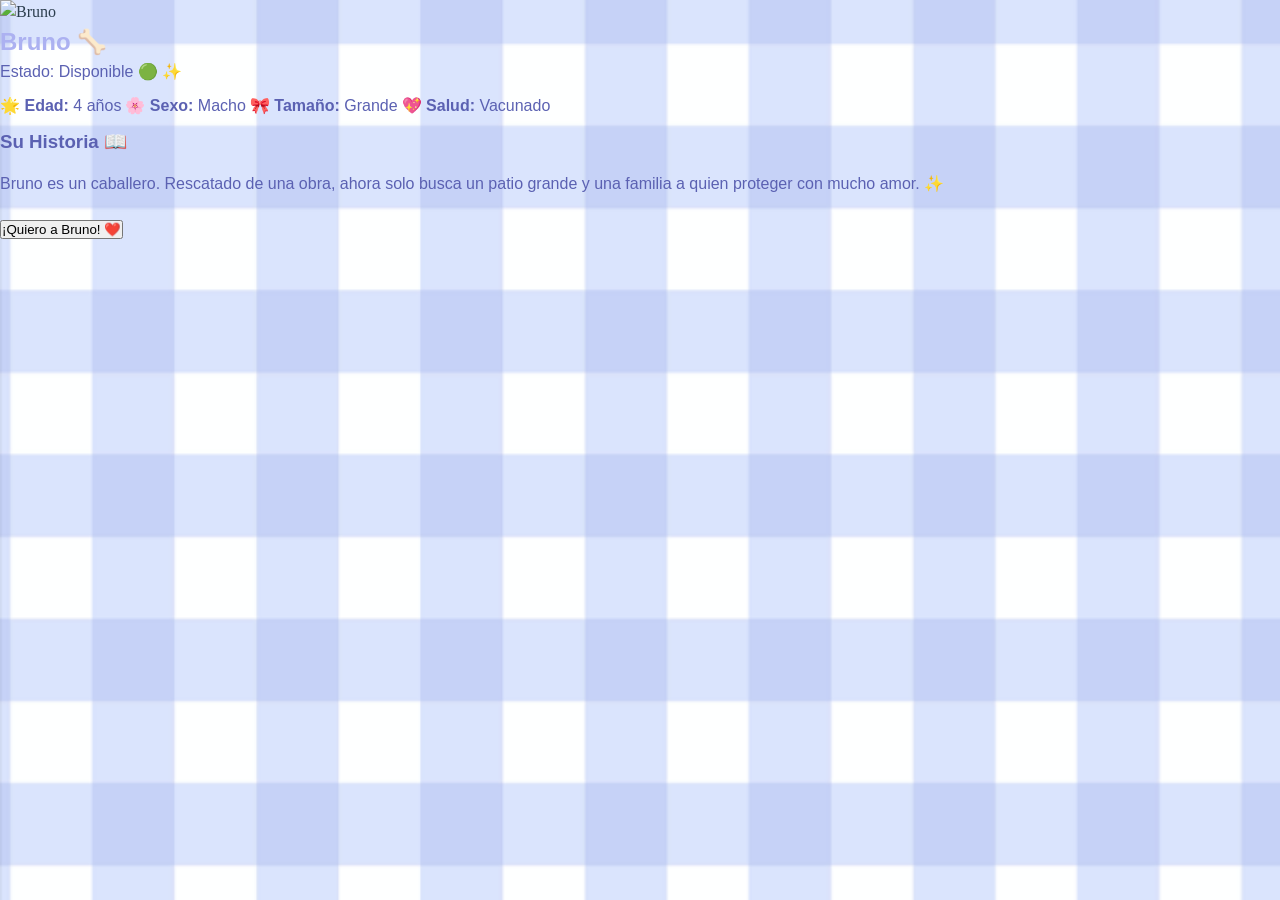
==== perfiles/bruno.html @ 271f9fea "feat: nueva funcionalidad catalogo" ====
<!DOCTYPE html>
<html lang="es">
<head>
    <meta charset="UTF-8">
    <title>Bruno 🐾 Patitas Felices</title>
    <link rel="stylesheet" href="../style.css">
    <link rel="stylesheet" href="../perfil.css">
</head>
<body class="perfil-body">
    <main class="perfil-aesthetic-container">
        <section class="aesthetic-card">
            <div class="aesthetic-gallery">
                <img src="https://images.unsplash.com/photo-1552053831-71594a27632d?w=800" alt="Bruno" class="photo-main">
            </div>
            <div class="aesthetic-info">
                <h1>Bruno 🦴</h1>
                <span class="status-tag aesthetic-available">Estado: Disponible 🟢 ✨</span>
                <div class="aesthetic-characteristics-grid">
                    <span>🌟 <strong>Edad:</strong> 4 años</span>
                    <span>🌸 <strong>Sexo:</strong> Macho</span>
                    <span>🎀 <strong>Tamaño:</strong> Grande</span>
                    <span>💖 <strong>Salud:</strong> Vacunado</span>
                </div>
                <h3>Su Historia 📖</h3>
                <p>Bruno es un caballero. Rescatado de una obra, ahora solo busca un patio grande y una familia a quien proteger con mucho amor. ✨</p>
                <button class="aesthetic-btn-adopcion">¡Quiero a Bruno! ❤️</button>
            </div>
        </section>
    </main>
</body>
</html>
---- style.css ----
* {
    margin: 0;
    padding: 0;
    box-sizing: border-box;
}

@font-face {
    font-family: 'MiFuentePersonalizada';
    src: url('fonts/LuckiestGuy.ttf') format('truetype');
    font-weight: normal;
    font-style: normal;
}
@font-face {
    font-family: 'parrafos';
    src: url('fonts/Cafe\ Francoise_D.otf') format('opentype');
    font-weight: normal;
    font-style: normal;
        
}

:root {
    
    --arena: #F5F0EB;
    --cardo: #E8DCD9;
    --cielo: #7B82B8;
    --mar: #5A9BDF;
    --lago: #8BB5E8;
    
    --blanco: #FFFFFF;
    --texto-profundo: #2C3E4E;
    --texto-suave: #5D6E7E;
    --fondo-calido: #FDF9F7;
    --sombra-natural: 0 12px 35px rgba(0, 0, 0, 0.08);
    --sombra-suave: 0 6px 20px rgba(0, 0, 0, 0.06);
    --borde-redondo: 24px;
    --borde-muy-redondo: 40px;
}

body {
    
    background-color: var(--fondo-calido);
    color: var(--texto-profundo);
    line-height: 1.5;
}

header {
    background: rgba(255, 255, 255, 0.96);
    backdrop-filter: blur(12px);
    padding: 1.2rem 6%;
    display: flex;
    justify-content: space-between;
    align-items: center;
    box-shadow: var(--sombra-suave);
    border-bottom: 1px solid rgba(0, 0, 0, 0.04);
}

#contenedor-logo img {
    height: 5em;
    width: 100%;
    transition: transform 0.3s;
    padding: 0;
}


#contenedor-logo img:hover {
    transform: scale(1.05);
}

nav ul {
    display: flex;
    gap: 2.5rem;
    list-style: none;
}

nav ul li a {
    text-decoration: none;
    color: var(--texto-profundo);
    font-weight: 500;
    transition: color 0.3s;
    padding: 0.5rem 0;
    position: relative;
}

nav ul li a::after {
    content: '';
    position: absolute;
    bottom: 0;
    left: 0;
    width: 0;
    height: 2.5px;
    background: var(--mar);
    border-radius: 2px;
    transition: width 0.3s;
}

nav ul li a:hover::after {
    width: 100%;
}

nav ul li a:hover {
    color: var(--mar);
}

#boton-contato a {
    background: var(--mar);
    color: var(--blanco);
    padding: 0.7rem 2rem;
    border-radius: var(--borde-muy-redondo);
    box-shadow: 0 4px 12px rgba(90, 155, 223, 0.25);
}

#boton-contato a::after {
    display: none;
}

#boton-contato a:hover {
    background: var(--cielo);
    transform: translateY(-2px);
}


#home {
    min-height: 25em;
    background: linear-gradient(125deg, var(--arena) 0%, var(--cardo) 100%);
    display: flex;
    align-items: center;
    padding: 0 8%;
    position: relative;
    overflow: hidden;
    justify-content: center;
}

#home::before {
    content: '🐾';
    position: absolute;
    font-size: 350px;
    opacity: 0.08;
    right: -30px;
    pointer-events: none;
}
#home::after{
    content: '🐾';
    position: absolute;
    font-size: 350px;
    left: 30px;
    opacity: 0.08;
}


#home div {
    max-width: 650px;
    position: relative;
    z-index: 2;
    
}

#home h1 {
    font-size: 4.2rem;
    line-height: 1.15;
    margin-bottom: 1.5rem;
    color: var(--texto-profundo);
    font-family: 'MiFuentePersonalizada';
}

#home p {
    font-size: 1.2rem;
    color: var(--texto-suave);
    margin-bottom: 2.5rem;
    line-height: 1.7;
    font-family: 'parrafos';
    
}

#home button {
    background: var(--mar);
    color: var(--blanco);
    border: none;
    padding: 1rem 3rem;
    font-size: 1.1rem;
    font-weight: 600;
    border-radius: var(--borde-muy-redondo);
    cursor: pointer;
    transition: all 0.3s;
    box-shadow: 0 6px 20px rgba(90, 155, 223, 0.3);
}

#home button:hover {
    background: var(--cielo);
    transform: translateY(-3px);
}


#estadisticas {
    display: flex;
    justify-content: center;
    gap: 4rem;
    padding: 4rem 6%;
    background: var(--blanco);
}

.contenido-estadisticas {
    text-align: center;
    padding: 2rem 3rem;
    min-width: 220px;
    transition: all 0.3s;
    border-radius: var(--borde-redondo);
    background: var(--fondo-calido);
    border: 1px solid rgba(90, 155, 223, 0.1);
}

.contenido-estadisticas:hover {
    transform: translateY(-6px);
    box-shadow: var(--sombra-natural);
    border-color: var(--mar);
}

.contenido-estadisticas h3 {
    font-size: 3rem;
    color: var(--mar);
    margin-bottom: 0.5rem;
    font-weight: 700;
    font-family: 'MiFuentePersonalizada';
}

.contenido-estadisticas p {
    color: var(--texto-suave);
    font-weight: 500;
    font-family: 'parrafos';
}


#carrusel-netflix {
    overflow: hidden;
    padding: 3.5rem 0;
    background: linear-gradient(135deg, var(--arena) 0%, var(--cardo) 100%);
    white-space: nowrap;
}

.carrusel-track {
    display: flex;
    gap: 1.8rem;
    animation: scrollInfinito 40s linear infinite;
}

.carrusel-track:hover {
    animation-play-state: running;
}

.carrusel-item {
    flex-shrink: 0;
    width: 340px;
    border-radius: var(--borde-redondo);
    overflow: hidden;
}

.carrusel-item img {
    width: 100%;
    height: 240px;
    object-fit: cover; /* Recortar la imagen */
    box-shadow: var(--sombra-suave);
    transition: all 0.3s;
}

.carrusel-item:hover {
    transform: scale(1.02);
}

@keyframes scrollInfinito {
    0% { transform: translateX(0); }
    100% { transform: translateX(-50%); }
}


#about {
    padding: 6rem 8%;
    background-image: url('imagenes/fondopatitas.png');
    background-size: 100%;
    background-repeat: repeat;
    position: relative;
    overflow: hidden;
}
    

#about::before {
    content: '❤️';
    position: absolute;
    font-size: 180px;
    opacity: 0.04;
    right: 20px;
    bottom: 20px;
}

#about::after {
    content: '🐾';
    position: absolute;
    font-size: 150px;
    opacity: 0.04;
    left: 20px;
    top: 20px;
}

#about article {
    max-width: 900px;
    margin: 0 auto;
    text-align: center;
    position: relative;
    z-index: 2;
}

#about h2 {
    font-size: 3.2rem;
    margin-bottom: 2rem;
    background: linear-gradient(135deg, var(--mar) 0%, var(--cielo) 100%);
    background-clip: text;
    -webkit-background-clip: text;
    font-family: 'MiFuentePersonalizada';
}

#about p {
    font-size: 1.35rem;
    color: var(--texto-suave);
    line-height: 1.9;
    margin-bottom: 2.5rem;
    font-style: italic;
    background: var(--blanco);
    padding: 2.5rem 3rem;
    border-radius: var(--borde-redondo);
    box-shadow: var(--sombra-natural);
    border-left: 5px solid var(--mar);
    font-family: 'parrafos';
}

#about p::before {
    content: '"';
    font-size: 4rem;
    color: var(--mar);
    opacity: 0.3;
    position: absolute;
    left: 20px;
    top: 10px;
    font-family: serif;
}

#about p::after {
    content: '"';
    font-size: 4rem;
    color: var(--mar);
    opacity: 0.3;
    position: absolute;
    right: 20px;
    bottom: -10px;
    font-family: serif;
}

#about button {
    background: linear-gradient(135deg, var(--mar), var(--cielo));
    color: var(--blanco);
    border: none;
    padding: 1rem 2.8rem;
    font-size: 1.1rem;
    font-weight: 600;
    border-radius: var(--borde-muy-redondo);
    cursor: pointer;
    transition: all 0.3s;
    margin-top: 1rem;
    box-shadow: 0 6px 20px rgba(90, 155, 223, 0.3);
}

#about button:hover {
    transform: translateY(-3px);
}


#Mision {
    padding: 5rem 8%;
    background: linear-gradient(135deg, var(--arena) 0%, var(--cardo) 100%);
    text-align: center;
    position: relative;
    overflow: hidden;
}

#Mision::before {
    content: '🐾';
    position: absolute;
    font-size: 200px;
    opacity: 0.05;
    left: -30px;
    top: 20%;
}

#Mision::after {
    content: '❤️';
    position: absolute;
    font-size: 180px;
    opacity: 0.05;
    right: -20px;
    bottom: 10%;
}

#Mision h2 {
    font-size: 3rem;
    margin-bottom: 3rem;
    color: var(--texto-profundo);
    position: relative;
    display: inline-block;
    font-family: 'MiFuentePersonalizada';
}

#Mision h2::before {
    content: '';
    position: absolute;
    bottom: -10px;
    left: 50%;
    transform: translateX(-50%);
    width: 80px;
    height: 3px;
    border-radius: 3px;
}

.mision-container {
    display: grid;
    grid-template-columns: repeat(4, 1fr);
    gap: 2rem;
    margin-bottom: 3rem;
}

#Mision article {
    background: var(--blanco);
    padding: 2rem 1.5rem;
    border-radius: var(--borde-redondo);
    transition: all 0.4s;
    box-shadow: var(--sombra-suave);
    text-align: center;
    position: relative;
    overflow: hidden;
    cursor: pointer;
}

#Mision article::before {
    content: '';
    position: absolute;
    top: 0;
    left: 0;
    width: 100%;
    height: 4px;
    background: linear-gradient(90deg, var(--mar), var(--cielo));
    transform: scaleX(0);
    transition: transform 0.4s;
}

#Mision article:hover::before {
    transform: scaleX(1);
}

#Mision article:hover {
    transform: translateY(-12px);
    box-shadow: var(--sombra-natural);
}

.mision-icono {
    font-size: 3.5rem;
    margin-bottom: 1.2rem;
    transition: transform 0.3s;
}

#Mision article:hover .mision-icono {
    transform: scale(1.1);
}

#Mision article h3 {
    font-size: 1.4rem;
    color: var(--mar);
    margin-bottom: 1rem;
    font-weight: 700;
    font-family: 'MiFuentePersonalizada';
}

#Mision article p {
    font-size: 0.95rem;
    color: var(--texto-suave);
    line-height: 1.6;
    font-family: 'parrafos';
}


#Vision {
    padding: 5rem 8%;
    background: linear-gradient(135deg, var(--lago) 0%, var(--mar) 100%);
    text-align: center;
    position: relative;
}

#Vision::before {
    content: '✨';
    position: absolute;
    font-size: 200px;
    opacity: 0.08;
    right: 20px;
    bottom: 20px;
}

#Vision h2 {
    font-size: 3rem;
    margin-bottom: 1rem;
    color: var(--blanco);
    font-family: 'MiFuentePersonalizada';
}

#Vision p {
    font-size: 1.3rem;
    color: rgba(255, 255, 255, 0.95);
    margin-bottom: 3rem;
    font-style: italic;
    font-family: 'parrafos';
}

.vision-container {
    display: grid;
    grid-template-columns: repeat(4, 1fr);
    gap: 2rem;
    margin-bottom: 2rem;
}

#Vision article {
    background: rgba(255, 255, 255, 0.95);
    padding: 2rem 1.5rem;
    border-radius: var(--borde-redondo);
    transition: all 0.4s;
    text-align: center;
}

#Vision article:hover {
    transform: translateY(-10px);
    box-shadow: var(--sombra-natural);
}

.vision-icono {
    font-size: 3rem;
    margin-bottom: 1rem;
}

#Vision article h3 {
    font-size: 1.3rem;
    color: var(--mar);
    margin-bottom: 0.8rem;
    font-weight: 700;
}

#Vision article p {
    font-size: 0.95rem;
    color: var(--texto-suave);
}


#Eventos {
    padding: 5rem 8%;
    background: var(--blanco);
    text-align: center;
}

#Eventos h2 {
    font-size: 3rem;
    margin-bottom: 0.5rem;
    font-family: 'MiFuentePersonalizada';
}

#Eventos p {
    font-size: 1.2rem;
    color: var(--texto-suave);
    margin-bottom: 3rem;
    font-family: 'parrafos';
}

#Eventos article {
    display: inline-block;
    width: 360px;
    margin: 1rem;
    background: var(--fondo-calido);
    border-radius: var(--borde-redondo);
    overflow: hidden;
    text-align: left;
    transition: all 0.3s;
    box-shadow: var(--sombra-suave);
    vertical-align: top;
}

#Eventos article:hover {
    transform: translateY(-8px);
    box-shadow: var(--sombra-natural);
}

#Eventos article h3 {
    padding: 1.2rem 1.5rem 0.5rem;
    color: var(--mar);
    font-family: 'MiFuentePersonalizada';
}

#Eventos article img {
    width: 100%;
    height: 200px;
    object-fit: cover;
}

#Eventos article p {
    padding: 1rem 1.5rem;
    color: var(--texto-suave);
    font-family: 'parrafos';
}

#Eventos article button {
    margin: 0 1.5rem 1.5rem;
    padding: 0.7rem 1.8rem;
    background: var(--mar);
    color: var(--blanco);
    border: none;
    border-radius: var(--borde-muy-redondo);
    cursor: pointer;
    transition: all 0.3s;
}

#Eventos article button:hover {
    background: var(--cielo);
}


#catalogo {
    display: flex;
    flex-direction: column;
}

#catalogo article {
    min-height: 100vh;
    display: flex;
    align-items: center;
    justify-content: space-between;
    padding: 0 8%;
    gap: 5rem;
    transition: all 0.3s;
}

#portada {
    background: linear-gradient(135deg, var(--arena) 0%, var(--cardo) 100%);
}

#catalogo article:not(#portada):nth-child(even) {
    background: var(--blanco);
}

#catalogo article:not(#portada):nth-child(odd) {
    background: var(--fondo-calido);
}

#catalogo article  div:first-child {
    flex: 1;
    max-width: 550px;
    
}

#catalogo article h2 {
    font-size: 4.2rem;
    color: var(--mar);
    margin-bottom: 1.5rem;
    font-family: 'MiFuentePersonalizada';
}

#catalogo article p {
    font-size: 1.2rem;
    color: var(--texto-suave);
    line-height: 1.9;
    margin-bottom: 2rem;
    font-family: 'parrafos';
}

.btn-adoptar {
    background: var(--mar);
    color: var(--blanco);
    border: none;
    padding: 1rem 2.5rem;
    font-size: 1rem;
    font-weight: 600;
    border-radius: var(--borde-muy-redondo);
    cursor: pointer;
    transition: all 0.3s;
}

.btn-adoptar:hover {
    background: var(--cielo);
    transform: translateY(-3px);
}



#catalogo article img {
    width: 100%;
    max-width: 480px;
    height: 480px;
    object-fit: cover;
    border-radius: var(--borde-redondo);
    box-shadow: var(--sombra-natural);
    transition: transform 0.3s;
}

#catalogo article img:hover {
    transform: scale(1.02);
}


#testimonios {
    display: grid;
    grid-template-columns: repeat(3, 1fr);
    gap: 2rem;
    padding: 5rem 8%;
    background: var(--arena);
}

#testimonios article {
    background: var(--blanco);
    padding: 2rem;
    border-radius: var(--borde-redondo);
    text-align: center;
    transition: all 0.3s;
    box-shadow: var(--sombra-suave);
}

#testimonios article:hover {
    transform: translateY(-6px);
    box-shadow: var(--sombra-natural);
}

#testimonios img {
    width: 85px;
    height: 85px;
    border-radius: 50%;
    background: var(--mar);
    margin-bottom: 1rem;
}

#testimonios h4 {
    color: var(--mar);
    margin-bottom: 1rem;
    font-family: 'MiFuentePersonalizada';
}

#testimonios p {
    color: var(--texto-suave);
    line-height: 1.7;
    font-family: 'parrafos';
}

#contact {
    padding: 5rem 8%;
    background: linear-gradient(135deg, var(--cielo), var(--mar));
    color: var(--blanco);
}
#contact p {
    font-family: 'parrafos';
}

#contact article {
    max-width: 600px;
    margin: 0 auto;
    text-align: center;
}

#contact h2 {
    font-size: 2.8rem;
    margin-bottom: 1rem;
    font-family: 'MiFuentePersonalizada';
}

#contact input:not([type="checkbox"]):not([type="button"]) {
    width: 100%;
    padding: 1rem 1.2rem;
    margin-bottom: 1rem;
    border: none;
    border-radius: 14px;
    font-size: 1rem;
    font-family: inherit;
}

#contact input:focus {
    outline: none;
    box-shadow: 0 0 0 3px var(--arena);
}

#contact input[type="checkbox"] {
    margin-right: 0.5rem;
    transform: scale(1.1);
    accent-color: var(--arena);
}

#contact label span {
    color: var(--arena);
    text-decoration: underline;
    cursor: pointer;
}

#contact input[type="button"] {
    background: var(--arena);
    color: var(--texto-profundo);
    border: none;
    padding: 1rem 2.5rem;
    border-radius: var(--borde-muy-redondo);
    cursor: pointer;
    font-weight: 700;
    margin-top: 1.5rem;
    transition: all 0.3s;
}

#contact input[type="button"]:hover {
    background: var(--cardo);
    transform: translateY(-2px);
}


@keyframes fadeInUp {
    from {
        opacity: 0;
        transform: translateY(30px);
    }
    to {
        opacity: 1;
        transform: translateY(0);
    }
}

.contenido-estadisticas, #Mision article, #Vision article, #Eventos article, #testimonios article {
    animation: fadeInUp 0.6s ease-out backwards;
}

.contenido-estadisticas:nth-child(1) { animation-delay: 0.1s; }
.contenido-estadisticas:nth-child(2) { animation-delay: 0.2s; }
.contenido-estadisticas:nth-child(3) { animation-delay: 0.3s; }

html {
    scroll-behavior: smooth;
}

@media (max-width: 1200px) {
    .mision-container, .vision-container {
        grid-template-columns: repeat(2, 1fr);
        gap: 1.8rem;
    }
}

@media (max-width: 768px) {
    header {
        flex-direction: column;
        gap: 1rem;
    }
    
    nav ul {
        flex-wrap: wrap;
        justify-content: center;
        gap: 1rem;
    }
    
    #home {
        text-align: center;
        justify-content: center;
        padding: 0 5%;
    }
    
    #home h1 {
        font-size: 2.5rem;
    }
    
    #home p {
        font-size: 1rem;
    }
    
    #estadisticas {
        flex-direction: column;
        align-items: center;
        gap: 1.5rem;
    }
    
    .contenido-estadisticas {
        width: 80%;
    }
    
    #Mision, #Vision {
        padding: 3rem 5%;
    }
    
    #Mision h2, #Vision h2 {
        font-size: 2.2rem;
    }
    
    .mision-container, .vision-container {
        grid-template-columns: 1fr;
        gap: 1.5rem;
    }
    
    #Eventos article {
        width: calc(100% - 2rem);
        max-width: 380px;
    }
    
    #catalogo article {
        flex-direction: column;
        text-align: center;
        padding: 3rem 5%;
        gap: 2rem;
    }
    
    #catalogo article  div:first-child {
        max-width: 100%;
    }
    
    #catalogo article h2 {
        font-size: 2.5rem;
    }
    
    #catalogo article img {
        max-width: 300px;
        height: 300px;
    }
    
    #testimonios {
        grid-template-columns: 1fr;
    }
    
    #contact {
        padding: 3rem 5%;
    }
    
    #contact article {
        padding: 0 1rem;
    }
}
---- perfil.css ----
/* Usamos Flexbox que es más fácil de entender que el Grid */

.perfil-body {
    background-image: url('../imagenes/fondocuadriculado.png');
    background-repeat: repeat;
    background-size: 150%;
    margin: 0;
    padding: 0;
}

h3{
    color: #5B61B2;
    font-family: "Mifuentepersonalizada", sans-serif;
    margin-top: 0;
    margin-bottom: 15px;
}
h1{
    color: #acb1f1;
    font-family: "Mifuentepersonalizada", sans-serif;
    margin-top: 0;
}
p{
    color: #5B61B2;
    font-family: "Parrafos", sans-serif;
    line-height: 1.6;
    margin-bottom: 20px;
}
span{
    color: #5B61B2;
    font-family: "Parrafos", sans-serif;
    display: inline-block;
    margin-bottom: 10px;
}
.boton-adopcion{
    font-family: "Parrafos", sans-serif;
}

.tarjeta-perfil {
    background-color: rgb(255, 255, 255);
    border: 8px solid #DEC1DB; 
    border-radius: 40px;
    

    margin: 80px auto;
    padding: 60px;
    max-width: 950px;
    
   
    display: flex;
    flex-direction: row; 
    gap: 50px; 
    align-items: center; 
}

/* La imagen de la mascota */
.foto-principal {
    width: 400px;
    height: 500px;
    border-radius: 30px;
    object-fit: cover;
    flex-shrink: 0;
}

/* La parte donde va el nombre y la info */
.informacion-perfil {
    width: 100%;
    display: flex;
    flex-direction: column;
}

.informacion-perfil h1 {
    color: #82ade4; /* El azul tierno */
    font-size: 55px;
    margin-bottom: 30px; /* Espacio debajo del nombre */
}

/* Para separar los párrafos de historia y comportamiento */
.bloque-texto {
    margin-bottom: 40px; /* ¡Esto quita lo amontonado! */
}

.bloque-texto h3 {
    color: #5B61B2;
    margin-bottom: 10px;
}

.bloque-texto p {
    line-height: 1.8; /* Espacio entre líneas para que sea legible */
    margin: 0;
}


.boton-adopcion {
    background-color: #6DA0E1;
    color: white;
    border: none;
    border-radius: 20px;
    padding: 18px;
    width: 100%;
    font-size: 20px;
    cursor: pointer;
    transition: 0.3s;
}

@media (max-width: 850px) {
    .tarjeta-perfil {
        flex-direction: column; /* En el cel, la foto va arriba y el texto abajo */
        margin: 30px 20px;
        padding: 30px;
        gap: 30px; /* Menos espacio entre la foto y el texto en el cel */
    }

    .foto-principal {
        width: 100%; /* La foto ocupa todo el ancho en el cel */
        height: 350px;
    }

    .informacion-perfil h1 {
        font-size: 40px; /* El nombre más pequeño en el cel */
        text-align: center;
    }
}
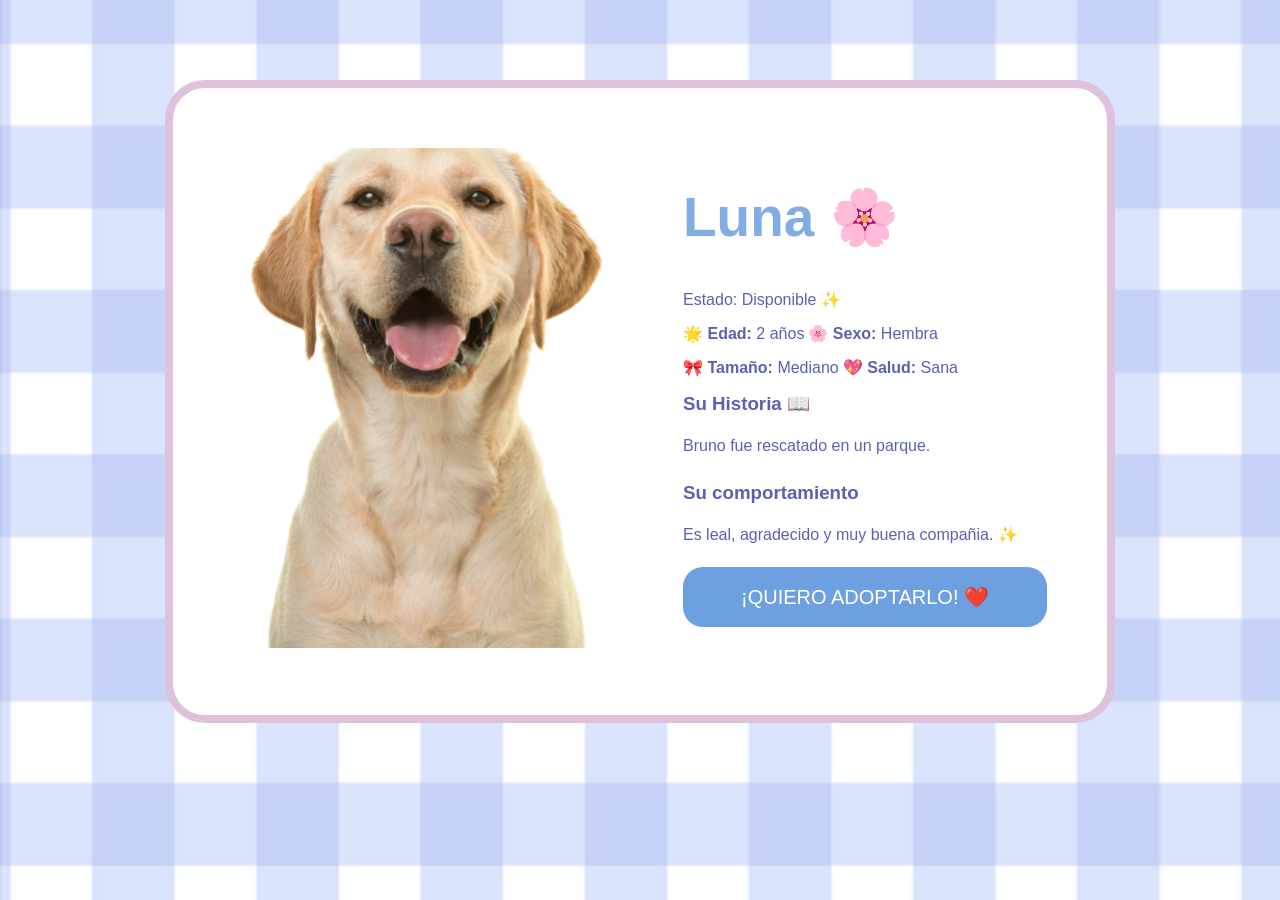
==== commit ff27aef0: "refactor: Update perfiles" ====
--- a/perfiles/bruno.html
+++ b/perfiles/bruno.html
@@ -2,28 +2,32 @@
 <html lang="es">
 <head>
     <meta charset="UTF-8">
-    <title>Bruno 🐾 Patitas Felices</title>
+    <title>BRUNO ✨ Patitas Felices</title>
     <link rel="stylesheet" href="../style.css">
     <link rel="stylesheet" href="../perfil.css">
+    <link rel="index" href="../index.html">
+    <link rel="fotos" href="../imagenes/">
 </head>
 <body class="perfil-body">
     <main class="perfil-aesthetic-container">
-        <section class="aesthetic-card">
-            <div class="aesthetic-gallery">
-                <img src="https://images.unsplash.com/photo-1552053831-71594a27632d?w=800" alt="Bruno" class="photo-main">
+        <section class="tarjeta-perfil">
+            <div class="galeria-foto">
+                <img src="/imagenes/bruno.png" alt="Bruno" class="foto-principal">
             </div>
-            <div class="aesthetic-info">
-                <h1>Bruno 🦴</h1>
-                <span class="status-tag aesthetic-available">Estado: Disponible 🟢 ✨</span>
-                <div class="aesthetic-characteristics-grid">
-                    <span>🌟 <strong>Edad:</strong> 4 años</span>
-                    <span>🌸 <strong>Sexo:</strong> Macho</span>
-                    <span>🎀 <strong>Tamaño:</strong> Grande</span>
-                    <span>💖 <strong>Salud:</strong> Vacunado</span>
+            <div class="informacion-perfil">
+                <h1>Luna 🌸</h1>
+                <span class="etiqueta-estado estado-disponible">Estado: Disponible ✨</span>
+                <div class="grid-caracteristicas">
+                    <span>🌟 <strong>Edad:</strong> 2 años</span>
+                    <span>🌸 <strong>Sexo:</strong> Hembra</span>
+                    <span>🎀 <strong>Tamaño:</strong> Mediano</span>
+                    <span>💖 <strong>Salud:</strong> Sana</span>
                 </div>
                 <h3>Su Historia 📖</h3>
-                <p>Bruno es un caballero. Rescatado de una obra, ahora solo busca un patio grande y una familia a quien proteger con mucho amor. ✨</p>
-                <button class="aesthetic-btn-adopcion">¡Quiero a Bruno! ❤️</button>
+                <p>Bruno fue rescatado en un parque.</p>
+                <h3>Su comportamiento</h3>
+                <p>Es leal, agradecido y muy buena compañia. ✨</p>
+                <button class="boton-adopcion">¡QUIERO ADOPTARLO! ❤️</button>
             </div>
         </section>
     </main>
--- a/perfil.css
+++ b/perfil.css
@@ -1,5 +1,3 @@
-/* Usamos Flexbox que es más fácil de entender que el Grid */
-
 .perfil-body {
     background-image: url('../imagenes/fondocuadriculado.png');
     background-repeat: repeat;
@@ -52,7 +50,6 @@
     align-items: center; 
 }
 
-/* La imagen de la mascota */
 .foto-principal {
     width: 400px;
     height: 500px;
@@ -61,7 +58,6 @@
     flex-shrink: 0;
 }
 
-/* La parte donde va el nombre y la info */
 .informacion-perfil {
     width: 100%;
     display: flex;
@@ -69,14 +65,13 @@
 }
 
 .informacion-perfil h1 {
-    color: #82ade4; /* El azul tierno */
+    color: #82ade4; 
     font-size: 55px;
-    margin-bottom: 30px; /* Espacio debajo del nombre */
+    margin-bottom: 30px; 
 }
 
-/* Para separar los párrafos de historia y comportamiento */
 .bloque-texto {
-    margin-bottom: 40px; /* ¡Esto quita lo amontonado! */
+    margin-bottom: 40px;
 }
 
 .bloque-texto h3 {
@@ -85,7 +80,7 @@
 }
 
 .bloque-texto p {
-    line-height: 1.8; /* Espacio entre líneas para que sea legible */
+    line-height: 1.8; 
     margin: 0;
 }
 
@@ -104,19 +99,19 @@
 
 @media (max-width: 850px) {
     .tarjeta-perfil {
-        flex-direction: column; /* En el cel, la foto va arriba y el texto abajo */
+        flex-direction: column; 
         margin: 30px 20px;
         padding: 30px;
-        gap: 30px; /* Menos espacio entre la foto y el texto en el cel */
+        gap: 30px; 
     }
 
     .foto-principal {
-        width: 100%; /* La foto ocupa todo el ancho en el cel */
+        width: 100%; 
         height: 350px;
     }
 
     .informacion-perfil h1 {
-        font-size: 40px; /* El nombre más pequeño en el cel */
+        font-size: 40px; 
         text-align: center;
     }
 }
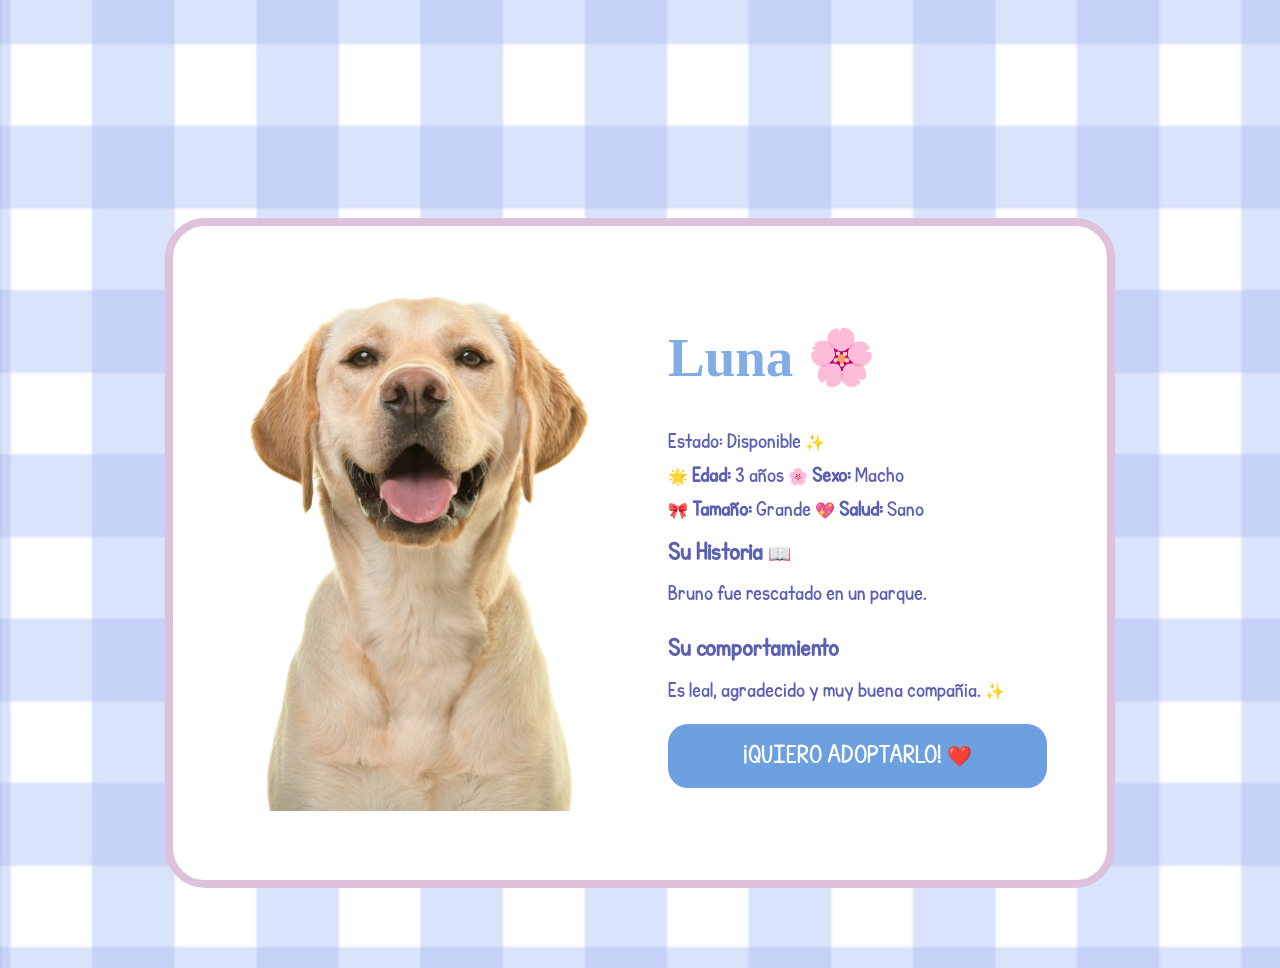
==== commit c601235f: "refactor: cambio y mejora de buttons y de tarjetas" ====
--- a/perfiles/bruno.html
+++ b/perfiles/bruno.html
@@ -18,10 +18,10 @@
                 <h1>Luna 🌸</h1>
                 <span class="etiqueta-estado estado-disponible">Estado: Disponible ✨</span>
                 <div class="grid-caracteristicas">
-                    <span>🌟 <strong>Edad:</strong> 2 años</span>
-                    <span>🌸 <strong>Sexo:</strong> Hembra</span>
-                    <span>🎀 <strong>Tamaño:</strong> Mediano</span>
-                    <span>💖 <strong>Salud:</strong> Sana</span>
+                    <span>🌟 <strong>Edad:</strong> 3 años</span>
+                    <span>🌸 <strong>Sexo:</strong> Macho</span>
+                    <span>🎀 <strong>Tamaño:</strong> Grande</span>
+                    <span>💖 <strong>Salud:</strong> Sano</span>
                 </div>
                 <h3>Su Historia 📖</h3>
                 <p>Bruno fue rescatado en un parque.</p>
--- a/style.css
+++ b/style.css
@@ -10,22 +10,23 @@
     font-weight: normal;
     font-style: normal;
 }
+
 @font-face {
     font-family: 'parrafos';
-    src: url('fonts/Cafe\ Francoise_D.otf') format('opentype');
+    src: url('fonts/KGPerfectPenmanship.ttf') format('truetype');
     font-weight: normal;
     font-style: normal;
-        
+
 }
 
 :root {
-    
+
     --arena: #F5F0EB;
     --cardo: #E8DCD9;
     --cielo: #7B82B8;
     --mar: #5A9BDF;
     --lago: #8BB5E8;
-    
+
     --blanco: #FFFFFF;
     --texto-profundo: #2C3E4E;
     --texto-suave: #5D6E7E;
@@ -37,7 +38,7 @@
 }
 
 body {
-    
+
     background-color: var(--fondo-calido);
     color: var(--texto-profundo);
     line-height: 1.5;
@@ -55,8 +56,8 @@
 }
 
 #contenedor-logo img {
-    height: 5em;
-    width: 100%;
+    height: 200px;
+    width: 200px;
     transition: transform 0.3s;
     padding: 0;
 }
@@ -101,12 +102,15 @@
     color: var(--mar);
 }
 
+nav{
+    font-family: 'parrafos';
+}
 #boton-contato a {
-    background: var(--mar);
+    background: #6f79bd;
     color: var(--blanco);
     padding: 0.7rem 2rem;
     border-radius: var(--borde-muy-redondo);
-    box-shadow: 0 4px 12px rgba(90, 155, 223, 0.25);
+    box-shadow: 0 8px 20px rgba(168, 90, 223, 0.25);
 }
 
 #boton-contato a::after {
@@ -138,7 +142,8 @@
     right: -30px;
     pointer-events: none;
 }
-#home::after{
+
+#home::after {
     content: '🐾';
     position: absolute;
     font-size: 350px;
@@ -151,7 +156,7 @@
     max-width: 650px;
     position: relative;
     z-index: 2;
-    
+
 }
 
 #home h1 {
@@ -168,7 +173,7 @@
     margin-bottom: 2.5rem;
     line-height: 1.7;
     font-family: 'parrafos';
-    
+
 }
 
 #home button {
@@ -181,7 +186,7 @@
     border-radius: var(--borde-muy-redondo);
     cursor: pointer;
     transition: all 0.3s;
-    box-shadow: 0 6px 20px rgba(90, 155, 223, 0.3);
+    box-shadow: 0 6px 20px rgba(148, 90, 223, 0.3);
 }
 
 #home button:hover {
@@ -189,6 +194,9 @@
     transform: translateY(-3px);
 }
 
+#home button{
+    font-family: 'parrafos';
+}
 
 #estadisticas {
     display: flex;
@@ -256,7 +264,8 @@
 .carrusel-item img {
     width: 100%;
     height: 240px;
-    object-fit: cover; /* Recortar la imagen */
+    object-fit: cover;
+    /* Recortar la imagen */
     box-shadow: var(--sombra-suave);
     transition: all 0.3s;
 }
@@ -266,20 +275,29 @@
 }
 
 @keyframes scrollInfinito {
-    0% { transform: translateX(0); }
-    100% { transform: translateX(-50%); }
+    0% {
+        transform: translateX(0);
+    }
+
+    100% {
+        transform: translateX(-50%);
+    }
 }
 
 
 #about {
-    padding: 6rem 8%;
+    padding: 0 8%;
     background-image: url('imagenes/fondopatitas.png');
-    background-size: 100%;
-    background-repeat: repeat;
+    background-size: cover;
+    background-attachment: fixed;
     position: relative;
     overflow: hidden;
 }
-    
+
+#quienes-somos-container {
+    position: relative;
+    z-index: 2;
+}
 
 #about::before {
     content: '❤️';
@@ -309,6 +327,7 @@
 
 #about h2 {
     font-size: 3.2rem;
+    margin-top: 6rem;
     margin-bottom: 2rem;
     background: linear-gradient(135deg, var(--mar) 0%, var(--cielo) 100%);
     background-clip: text;
@@ -352,25 +371,6 @@
     font-family: serif;
 }
 
-#about button {
-    background: linear-gradient(135deg, var(--mar), var(--cielo));
-    color: var(--blanco);
-    border: none;
-    padding: 1rem 2.8rem;
-    font-size: 1.1rem;
-    font-weight: 600;
-    border-radius: var(--borde-muy-redondo);
-    cursor: pointer;
-    transition: all 0.3s;
-    margin-top: 1rem;
-    box-shadow: 0 6px 20px rgba(90, 155, 223, 0.3);
-}
-
-#about button:hover {
-    transform: translateY(-3px);
-}
-
-
 #Mision {
     padding: 5rem 8%;
     background: linear-gradient(135deg, var(--arena) 0%, var(--cardo) 100%);
@@ -482,12 +482,12 @@
     font-family: 'parrafos';
 }
 
-
 #Vision {
     padding: 5rem 8%;
     background: linear-gradient(135deg, var(--lago) 0%, var(--mar) 100%);
     text-align: center;
     position: relative;
+    overflow: hidden;
 }
 
 #Vision::before {
@@ -497,6 +497,17 @@
     opacity: 0.08;
     right: 20px;
     bottom: 20px;
+    pointer-events: none;
+}
+
+#Vision::after {
+    content: '⭐';
+    position: absolute;
+    font-size: 150px;
+    opacity: 0.06;
+    left: 20px;
+    top: 20px;
+    pointer-events: none;
 }
 
 #Vision h2 {
@@ -504,21 +515,38 @@
     margin-bottom: 1rem;
     color: var(--blanco);
     font-family: 'MiFuentePersonalizada';
-}
-
-#Vision p {
-    font-size: 1.3rem;
+    position: relative;
+    display: inline-block;
+}
+
+#Vision h2::before {
+    content: '';
+    position: absolute;
+    bottom: -10px;
+    left: 50%;
+    transform: translateX(-50%);
+    width: 80px;
+    height: 3px;
+    background: var(--blanco);
+    border-radius: 3px;
+    opacity: 0.5;
+}
+
+
+.vision-frase {
+    font-size: 1.5rem;
     color: rgba(255, 255, 255, 0.95);
     margin-bottom: 3rem;
     font-style: italic;
     font-family: 'parrafos';
+    letter-spacing: 1px;
 }
 
 .vision-container {
     display: grid;
     grid-template-columns: repeat(4, 1fr);
     gap: 2rem;
-    margin-bottom: 2rem;
+    margin-bottom: 1rem;
 }
 
 #Vision article {
@@ -527,6 +555,26 @@
     border-radius: var(--borde-redondo);
     transition: all 0.4s;
     text-align: center;
+    backdrop-filter: blur(10px);
+    cursor: pointer;
+    position: relative;
+    overflow: hidden;
+}
+
+#Vision article::before {
+    content: '';
+    position: absolute;
+    top: 0;
+    left: 0;
+    width: 100%;
+    height: 4px;
+    background: linear-gradient(90deg, var(--blanco), var(--arena));
+    transform: scaleX(0);
+    transition: transform 0.4s;
+}
+
+#Vision article:hover::before {
+    transform: scaleX(1);
 }
 
 #Vision article:hover {
@@ -535,8 +583,13 @@
 }
 
 .vision-icono {
-    font-size: 3rem;
+    font-size: 3.2rem;
     margin-bottom: 1rem;
+    transition: transform 0.3s;
+}
+
+#Vision article:hover .vision-icono {
+    transform: scale(1.1);
 }
 
 #Vision article h3 {
@@ -544,13 +597,60 @@
     color: var(--mar);
     margin-bottom: 0.8rem;
     font-weight: 700;
+    font-family: 'MiFuentePersonalizada';
 }
 
 #Vision article p {
     font-size: 0.95rem;
     color: var(--texto-suave);
-}
-
+    line-height: 1.6;
+    font-family: 'parrafos';
+}
+
+@media (max-width: 1200px) {
+    .vision-container {
+        grid-template-columns: repeat(2, 1fr);
+        gap: 1.8rem;
+    }
+}
+
+@media (max-width: 768px) {
+    #Vision {
+        padding: 3rem 5%;
+    }
+
+    #Vision h2 {
+        font-size: 2.2rem;
+    }
+
+    .vision-frase {
+        font-size: 1.2rem;
+        margin-bottom: 2rem;
+    }
+
+    .vision-container {
+        grid-template-columns: 1fr;
+        gap: 1.5rem;
+    }
+
+    #Vision article {
+        padding: 1.5rem;
+    }
+
+    .vision-icono {
+        font-size: 2.5rem;
+    }
+
+    #Vision article h3 {
+        font-size: 1.2rem;
+    }
+}
+
+@media (max-width: 480px) {
+    .vision-frase {
+        font-size: 1rem;
+    }
+}
 
 #Eventos {
     padding: 5rem 8%;
@@ -592,13 +692,14 @@
 #Eventos article h3 {
     padding: 1.2rem 1.5rem 0.5rem;
     color: var(--mar);
-    font-family: 'MiFuentePersonalizada';
+    font-family: 'parrafos';
 }
 
 #Eventos article img {
     width: 100%;
     height: 200px;
     object-fit: cover;
+    border-radius: 8%;
 }
 
 #Eventos article p {
@@ -622,6 +723,10 @@
     background: var(--cielo);
 }
 
+#Eventos article button{
+    font-family: 'parrafos';
+}
+
 
 #catalogo {
     display: flex;
@@ -632,9 +737,9 @@
     min-height: 100vh;
     display: flex;
     align-items: center;
-    justify-content: space-between;
+    justify-content: space-evenly;
     padding: 0 8%;
-    gap: 5rem;
+    gap: 50rem;
     transition: all 0.3s;
 }
 
@@ -642,29 +747,167 @@
     background: linear-gradient(135deg, var(--arena) 0%, var(--cardo) 100%);
 }
 
-#catalogo article:not(#portada):nth-child(even) {
-    background: var(--blanco);
-}
-
-#catalogo article:not(#portada):nth-child(odd) {
-    background: var(--fondo-calido);
-}
-
-#catalogo article  div:first-child {
+.portada-contenido img{
+    width: 100%;
+}
+.portada-logo {
+    margin-bottom: 1.5rem;
+    border: none;
+}
+
+.portada-logo img {
+    width: 15em !important;
+    min-width: 40px !important;
+    height: auto !important;
+    display: flex;
+    margin: 0 auto;
+    position: relative;
+    border: none !important;
+    outline: none !important;
+    box-shadow: none !important;
+    border-radius: 0 !important;
+    transition: none !important;
+    animation: none !important;
+}
+
+.portada-frase {
+    font-size: 2rem !important;
+    line-height: 1.4;
+    color: var(--texto-profundo);
+    font-family: 'MiFuentePersonalizada';
+    text-align: center;
+    margin: 0 !important;
+    border: none;
+    outline: none;
+
+}
+
+.portada-imagen {
+    display: flex;
+    justify-content: center !important;
+    align-items: center;
+    width: 100%;
+    border: none;
+    outline: none;
+}
+
+#portada .portada-imagen img {
+    height: 20vw !important;
+    min-width: 150px !important;
+    min-height: 150px !important;
+    display: flex;
+    border: none !important;
+    outline: none !important;
+    box-shadow: none !important;
+    border-radius: 0 !important;
+    transition: none !important;
+    animation: none !important;
+    transform: none !important;
+}
+
+@media (max-width: 1024px) {
+    .portada-frase {
+        font-size: clamp(1.1rem, 3.5vw, 1.8rem);
+    }
+
+    .portada-logo img {
+        width: 5.5vw !important;
+        min-width: 35px !important;
+        max-width: 70px !important;
+    }
+
+    #portada .portada-imagen img {
+        width: 40vw !important;
+        height: 40vw !important;
+        max-width: 400px !important;
+        max-height: 400px !important;
+    }
+}
+
+@media (max-width: 768px) {
+    #portada {
+        padding: 3rem 5%;
+        gap: 1.5rem;
+    }
+
+    .portada-frase {
+        font-size: clamp(1rem, 4.5vw, 1.5rem);
+    }
+
+    .portada-logo img {
+        width: 6vw !important;
+        min-width: 30px !important;
+        max-width: 60px !important;
+    }
+
+    #portada .portada-imagen img {
+        width: 45vw !important;
+        height: 45vw !important;
+        max-width: 300px !important;
+        max-height: 300px !important;
+    }
+}
+
+@media (max-width: 480px) {
+    .portada-frase {
+        font-size: clamp(0.9rem, 5vw, 1.2rem);
+    }
+
+    .portada-logo img {
+        width: 7vw !important;
+        min-width: 25px !important;
+        max-width: 50px !important;
+    }
+
+    #portada .portada-imagen img {
+        width: 55vw !important;
+        height: 55vw !important;
+        max-width: 220px !important;
+        max-height: 220px !important;
+    }
+}
+#luna{
+    background-color: #f2dddc;
+}
+
+#bruno {
+    background-color: #c3c7f4;
+}
+
+#toby {
+    background-color: #c8a8e9;
+}
+#simba {
+    background-color: #e3aadd;
+}
+#lupita {
+    background-color: #f6bcba;
+}
+#nieve {
+    background-color: #f2dddc;
+}
+#max {
+    background-color: #c3c7f4;
+}
+#morita {
+    background-color: #c8a8e9;
+}
+
+#catalogo article div:first-child {
     flex: 1;
     max-width: 550px;
-    
+
 }
 
 #catalogo article h2 {
-    font-size: 4.2rem;
+    font-size: 9.2rem;
     color: var(--mar);
     margin-bottom: 1.5rem;
     font-family: 'MiFuentePersonalizada';
 }
 
 #catalogo article p {
-    font-size: 1.2rem;
+    font-size: 2.2rem;
     color: var(--texto-suave);
     line-height: 1.9;
     margin-bottom: 2rem;
@@ -682,21 +925,20 @@
     cursor: pointer;
     transition: all 0.3s;
 }
-
+.btn-adoptar {
+    font-family: parrafos;
+}
 .btn-adoptar:hover {
     background: var(--cielo);
     transform: translateY(-3px);
 }
 
-
-
 #catalogo article img {
     width: 100%;
     max-width: 480px;
-    height: 480px;
+
     object-fit: cover;
     border-radius: var(--borde-redondo);
-    box-shadow: var(--sombra-natural);
     transition: transform 0.3s;
 }
 
@@ -752,22 +994,51 @@
     background: linear-gradient(135deg, var(--cielo), var(--mar));
     color: var(--blanco);
 }
+
 #contact p {
     font-family: 'parrafos';
+    grid-column: 1 / -1;
 }
 
 #contact article {
+    display: grid;
+    grid-template-columns: 1fr 1fr;
+    gap: 2rem;
     max-width: 600px;
     margin: 0 auto;
     text-align: center;
+}
+
+#email {
+    grid-column: 1 / -1;
+}
+
+#btn-contact {
+    grid-column: 1 / -1;
 }
 
 #contact h2 {
     font-size: 2.8rem;
     margin-bottom: 1rem;
     font-family: 'MiFuentePersonalizada';
-}
-
+    grid-column: 1 / -1;
+}
+
+#check {
+    grid-column: 1 / -1;
+    text-align: left;
+}
+
+#check{
+    display: flex;
+    align-items: center;
+    justify-content: center;
+    gap: 0.5rem;
+}
+
+#check{    font-family: 'parrafos';
+    color: #e3aadd;
+}
 #contact input:not([type="checkbox"]):not([type="button"]) {
     width: 100%;
     padding: 1rem 1.2rem;
@@ -813,31 +1084,318 @@
 }
 
 
+
+footer {
+    background: linear-gradient(135deg, var(--texto-profundo) 0%, #6f79bd 100%);
+    color: var(--blanco);
+    margin-top: 0;
+    position: relative;
+}
+
+
+footer::before {
+    content: '🐾';
+    position: absolute;
+    top: -20px;
+    left: 50%;
+    transform: translateX(-50%);
+    font-size: 40px;
+    background: var(--blanco);
+    width: 60px;
+    height: 60px;
+    border-radius: 50%;
+    display: flex;
+    align-items: center;
+    justify-content: center;
+    box-shadow: var(--sombra-natural);
+    background: var(--mar);
+    color: var(--blanco);
+}
+
+
+.footer-container {
+    display: grid;
+    grid-template-columns: repeat(4, 1fr);
+    gap: 2rem;
+    padding: 4rem 8% 2rem;
+    max-width: 1400px;
+    margin: 0 auto;
+}
+
+
+.footer-columna {
+    animation: fadeInUp 0.6s ease-out backwards;
+}
+
+.footer-columna:nth-child(1) {
+    animation-delay: 0.1s;
+}
+
+.footer-columna:nth-child(2) {
+    animation-delay: 0.2s;
+}
+
+.footer-columna:nth-child(3) {
+    animation-delay: 0.3s;
+}
+
+.footer-columna:nth-child(4) {
+    animation-delay: 0.4s;
+}
+
+
+.footer-logo {
+    display: flex;
+    align-items: center;
+    gap: 10px;
+    margin-bottom: 1rem;
+}
+
+.footer-logo-icon {
+    font-size: 2rem;
+}
+
+.footer-logo h3 {
+    font-size: 1.5rem;
+    color: var(--blanco);
+    margin: 0;
+}
+
+
+.footer-descripcion {
+    font-size: 0.9rem;
+    line-height: 1.6;
+    color: rgba(255, 255, 255, 0.8);
+    margin-bottom: 1.5rem;
+}
+
+
+.footer-redes {
+    display: flex;
+    gap: 1rem;
+}
+
+.red-social {
+    width: 38px;
+    height: 38px;
+    background: rgba(255, 255, 255, 0.1);
+    border-radius: 50%;
+    display: flex;
+    align-items: center;
+    justify-content: center;
+    text-decoration: none;
+    color: var(--blanco);
+    transition: all 0.3s;
+    font-size: 1.2rem;
+}
+
+.red-social:hover {
+    background: var(--mar);
+    transform: translateY(-3px);
+}
+
+
+.footer-columna h4 {
+    font-size: 1.1rem;
+    margin-bottom: 1.2rem;
+    color: var(--blanco);
+    position: relative;
+    display: inline-block;
+}
+
+.footer-columna h4::after {
+    content: '';
+    position: absolute;
+    bottom: -5px;
+    left: 0;
+    width: 40px;
+    height: 2px;
+    background: var(--mar);
+    border-radius: 2px;
+}
+
+
+.footer-columna ul {
+    list-style: none;
+    padding: 0;
+}
+
+.footer-columna ul li {
+    margin-bottom: 0.8rem;
+}
+
+.footer-columna ul li a {
+    text-decoration: none;
+    color: rgba(255, 255, 255, 0.7);
+    transition: all 0.3s;
+    font-size: 0.9rem;
+    display: inline-block;
+}
+
+.footer-columna ul li a:hover {
+    color: var(--mar);
+    transform: translateX(5px);
+}
+
+
+.footer-links-adicionales {
+    background: rgba(0, 0, 0, 0.2);
+    padding: 1rem 8%;
+    border-top: 1px solid rgba(255, 255, 255, 0.1);
+    border-bottom: 1px solid rgba(255, 255, 255, 0.1);
+}
+
+.footer-links-container {
+    display: flex;
+    justify-content: center;
+    flex-wrap: wrap;
+    gap: 0.5rem;
+    max-width: 1400px;
+    margin: 0 auto;
+}
+
+.footer-links-container a {
+    text-decoration: none;
+    color: rgba(255, 255, 255, 0.8);
+    font-size: 0.85rem;
+    transition: all 0.3s;
+    padding: 0.3rem 0.8rem;
+}
+
+.footer-links-container a:hover {
+    color: var(--mar);
+}
+
+.separador {
+    color: rgba(255, 255, 255, 0.3);
+}
+
+
+.footer-bottom {
+    padding: 1.5rem 8%;
+    background: rgba(0, 0, 0, 0.3);
+}
+
+.footer-bottom-container {
+    display: flex;
+    justify-content: space-between;
+    align-items: center;
+    flex-wrap: wrap;
+    gap: 1rem;
+    max-width: 1400px;
+    margin: 0 auto;
+}
+
+.footer-bottom p {
+    font-size: 0.8rem;
+    color: rgba(255, 255, 255, 0.6);
+}
+
+.footer-dev {
+    color: rgba(255, 255, 255, 0.5);
+}
+
+@media (max-width: 1024px) {
+    .footer-container {
+        grid-template-columns: repeat(2, 1fr);
+        gap: 2rem;
+    }
+}
+
+@media (max-width: 768px) {
+    .footer-container {
+        grid-template-columns: 1fr;
+        text-align: center;
+        padding: 3rem 5%;
+    }
+
+    .footer-logo {
+        justify-content: center;
+    }
+
+    .footer-redes {
+        justify-content: center;
+    }
+
+    .footer-columna h4::after {
+        left: 50%;
+        transform: translateX(-50%);
+    }
+
+    .footer-links-container {
+        flex-direction: column;
+        align-items: center;
+        gap: 0.8rem;
+    }
+
+    .separador {
+        display: none;
+    }
+
+    .footer-bottom-container {
+        flex-direction: column;
+        text-align: center;
+    }
+
+    footer::before {
+        display: none;
+    }
+}
+
+@media (max-width: 480px) {
+    .footer-container {
+        padding: 2rem 5%;
+    }
+
+    .footer-links-adicionales {
+        padding: 1rem 5%;
+    }
+
+    .footer-bottom {
+        padding: 1rem 5%;
+    }
+}
+
 @keyframes fadeInUp {
     from {
         opacity: 0;
         transform: translateY(30px);
     }
+
     to {
         opacity: 1;
         transform: translateY(0);
     }
 }
 
-.contenido-estadisticas, #Mision article, #Vision article, #Eventos article, #testimonios article {
+.contenido-estadisticas,
+#Mision article,
+#Vision article,
+#Eventos article,
+#testimonios article {
     animation: fadeInUp 0.6s ease-out backwards;
 }
 
-.contenido-estadisticas:nth-child(1) { animation-delay: 0.1s; }
-.contenido-estadisticas:nth-child(2) { animation-delay: 0.2s; }
-.contenido-estadisticas:nth-child(3) { animation-delay: 0.3s; }
+.contenido-estadisticas:nth-child(1) {
+    animation-delay: 0.1s;
+}
+
+.contenido-estadisticas:nth-child(2) {
+    animation-delay: 0.2s;
+}
+
+.contenido-estadisticas:nth-child(3) {
+    animation-delay: 0.3s;
+}
 
 html {
     scroll-behavior: smooth;
 }
 
 @media (max-width: 1200px) {
-    .mision-container, .vision-container {
+
+    .mision-container,
+    .vision-container {
         grid-template-columns: repeat(2, 1fr);
         gap: 1.8rem;
     }
@@ -848,84 +1406,100 @@
         flex-direction: column;
         gap: 1rem;
     }
-    
+
     nav ul {
         flex-wrap: wrap;
         justify-content: center;
         gap: 1rem;
     }
-    
+
     #home {
         text-align: center;
         justify-content: center;
         padding: 0 5%;
     }
-    
+
     #home h1 {
         font-size: 2.5rem;
     }
-    
+
     #home p {
         font-size: 1rem;
     }
-    
+
     #estadisticas {
         flex-direction: column;
         align-items: center;
         gap: 1.5rem;
     }
-    
+
     .contenido-estadisticas {
         width: 80%;
     }
-    
-    #Mision, #Vision {
+
+    #Mision,
+    #Vision {
         padding: 3rem 5%;
     }
-    
-    #Mision h2, #Vision h2 {
+
+    #Mision h2,
+    #Vision h2 {
         font-size: 2.2rem;
     }
-    
-    .mision-container, .vision-container {
+
+    .mision-container,
+    .vision-container {
         grid-template-columns: 1fr;
         gap: 1.5rem;
     }
-    
+
     #Eventos article {
         width: calc(100% - 2rem);
         max-width: 380px;
     }
-    
+
     #catalogo article {
         flex-direction: column;
         text-align: center;
         padding: 3rem 5%;
         gap: 2rem;
     }
-    
-    #catalogo article  div:first-child {
+
+    #catalogo article div:first-child {
         max-width: 100%;
     }
-    
+
     #catalogo article h2 {
         font-size: 2.5rem;
     }
-    
+
     #catalogo article img {
         max-width: 300px;
         height: 300px;
     }
-    
+
     #testimonios {
         grid-template-columns: 1fr;
     }
-    
+
     #contact {
         padding: 3rem 5%;
     }
-    
+
     #contact article {
         padding: 0 1rem;
     }
+}
+
+#footer h4 {
+    font-family: 'MiFuentePersonalizada';
+}
+#footer p {
+    font-family: 'parrafos';
+}
+#footer a {
+    font-family: 'parrafos';
+}
+#footer .footer-logo h3 {
+    font-family: 'parrafos';
 }
--- a/perfil.css
+++ b/perfil.css
@@ -1,3 +1,18 @@
+
+@font-face {
+    font-family: 'parrafos';
+    src: url('fonts/KGPerfectPenmanship.ttf') format('truetype');
+    font-weight: normal;
+    font-style: normal;
+
+}
+@font-face {
+    font-family: 'MiFuentePersonalizada';
+    src: url('fonts/LuckiestGuy.ttf') format('truetype');
+    font-weight: normal;
+    font-style: normal;
+}
+
 .perfil-body {
     background-image: url('../imagenes/fondocuadriculado.png');
     background-repeat: repeat;
@@ -8,18 +23,18 @@
 
 h3{
     color: #5B61B2;
-    font-family: "Mifuentepersonalizada", sans-serif;
-    margin-top: 0;
+    font-family: "parrafos";
+    margin-top: 2%;
     margin-bottom: 15px;
 }
 h1{
     color: #acb1f1;
-    font-family: "Mifuentepersonalizada", sans-serif;
+    font-family: "Mifuentepersonalizada";
     margin-top: 0;
 }
 p{
     color: #5B61B2;
-    font-family: "Parrafos", sans-serif;
+    font-family: "Parrafos";
     line-height: 1.6;
     margin-bottom: 20px;
 }
@@ -32,6 +47,17 @@
 .boton-adopcion{
     font-family: "Parrafos", sans-serif;
 }
+
+.aesthetic-btn-adopcion {
+    border-radius: 20px;
+    background-color: #DEC1DB;
+    border: none;
+    margin: 0 20%;
+    padding: 5% 0;
+    font-family: 'parrafos';
+    color: #5B61B2;
+}
+
 
 .tarjeta-perfil {
     background-color: rgb(255, 255, 255);
@@ -50,18 +76,13 @@
     align-items: center; 
 }
 
-.foto-principal {
-    width: 400px;
-    height: 500px;
-    border-radius: 30px;
-    object-fit: cover;
-    flex-shrink: 0;
-}
+
 
 .informacion-perfil {
     width: 100%;
     display: flex;
     flex-direction: column;
+    gap: 1% 0;
 }
 
 .informacion-perfil h1 {
@@ -84,6 +105,9 @@
     margin: 0;
 }
 
+.tarjeta-perfil {
+    margin-top: 17%;
+}
 
 .boton-adopcion {
     background-color: #6DA0E1;
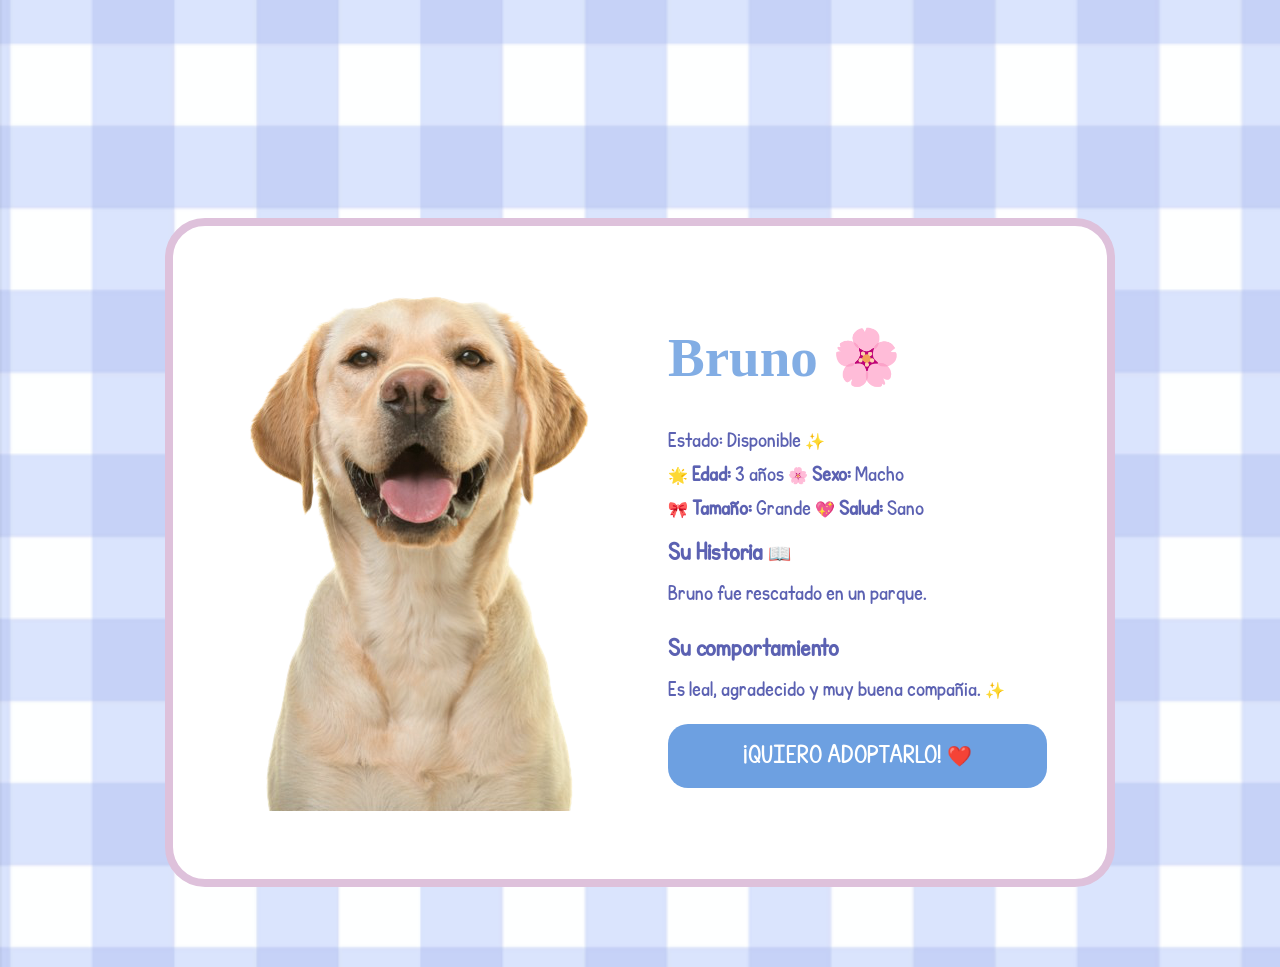
==== commit b2bf3b3f: "Merge pull request #10 from Jhonayker777/main fix from Jhonayker" ====
--- a/perfiles/bruno.html
+++ b/perfiles/bruno.html
@@ -15,7 +15,7 @@
                 <img src="/imagenes/bruno.png" alt="Bruno" class="foto-principal">
             </div>
             <div class="informacion-perfil">
-                <h1>Luna 🌸</h1>
+                <h1>Bruno 🌸</h1>
                 <span class="etiqueta-estado estado-disponible">Estado: Disponible ✨</span>
                 <div class="grid-caracteristicas">
                     <span>🌟 <strong>Edad:</strong> 3 años</span>
--- a/style.css
+++ b/style.css
@@ -16,17 +16,14 @@
     src: url('fonts/KGPerfectPenmanship.ttf') format('truetype');
     font-weight: normal;
     font-style: normal;
-
 }
 
 :root {
-
     --arena: #F5F0EB;
     --cardo: #E8DCD9;
     --cielo: #7B82B8;
     --mar: #5A9BDF;
     --lago: #8BB5E8;
-
     --blanco: #FFFFFF;
     --texto-profundo: #2C3E4E;
     --texto-suave: #5D6E7E;
@@ -38,11 +35,12 @@
 }
 
 body {
-
     background-color: var(--fondo-calido);
     color: var(--texto-profundo);
     line-height: 1.5;
-}
+    font-family: 'parrafos', 'Segoe UI', system-ui, sans-serif;
+}
+
 
 header {
     background: rgba(255, 255, 255, 0.96);
@@ -53,15 +51,17 @@
     align-items: center;
     box-shadow: var(--sombra-suave);
     border-bottom: 1px solid rgba(0, 0, 0, 0.04);
+    flex-wrap: wrap;
+    position: sticky;
+    top: 0;
+    z-index: 1000;
 }
 
 #contenedor-logo img {
-    height: 200px;
-    width: 200px;
+    height: 5em;
+    width: auto;
     transition: transform 0.3s;
-    padding: 0;
-}
-
+}
 
 #contenedor-logo img:hover {
     transform: scale(1.05);
@@ -71,6 +71,7 @@
     display: flex;
     gap: 2.5rem;
     list-style: none;
+    flex-wrap: wrap;
 }
 
 nav ul li a {
@@ -106,7 +107,7 @@
     font-family: 'parrafos';
 }
 #boton-contato a {
-    background: #6f79bd;
+    background: var(--mar);
     color: var(--blanco);
     padding: 0.7rem 2rem;
     border-radius: var(--borde-muy-redondo);
@@ -124,14 +125,16 @@
 
 
 #home {
-    min-height: 25em;
+    min-height: 85vh;
     background: linear-gradient(125deg, var(--arena) 0%, var(--cardo) 100%);
     display: flex;
     align-items: center;
+    justify-content: space-around;
     padding: 0 8%;
     position: relative;
     overflow: hidden;
-    justify-content: center;
+    gap: 2rem;
+    flex-wrap: wrap;
 }
 
 #home::before {
@@ -149,39 +152,50 @@
     font-size: 350px;
     left: 30px;
     opacity: 0.08;
-}
-
+    pointer-events: none;
+}
 
 #home div {
-    max-width: 650px;
+    max-width: 150em;
     position: relative;
     z-index: 2;
-
+    flex: 1;
+}
+
+#perro-home {
+    flex: 1;
+    display: flex;
+    justify-content: center;
+}
+
+#perro-home img {
+    max-width: 100%;
+    height: auto;
+    width: 50em;
 }
 
 #home h1 {
-    font-size: 4.2rem;
-    line-height: 1.15;
+    font-size: clamp(2rem, 5vw, 4.2rem);
+    line-height: 1.2;
     margin-bottom: 1.5rem;
     color: var(--texto-profundo);
     font-family: 'MiFuentePersonalizada';
 }
 
 #home p {
-    font-size: 1.2rem;
+    font-size: 2em;
     color: var(--texto-suave);
-    margin-bottom: 2.5rem;
-    line-height: 1.7;
-    font-family: 'parrafos';
-
+    margin-bottom: 2rem;
+    line-height: 1.6;
+    font-family: 'parrafos';
 }
 
 #home button {
     background: var(--mar);
     color: var(--blanco);
     border: none;
-    padding: 1rem 3rem;
-    font-size: 1.1rem;
+    padding: 0.8rem 2rem;
+    font-size: clamp(0.9rem, 1.2vw, 1rem);
     font-weight: 600;
     border-radius: var(--borde-muy-redondo);
     cursor: pointer;
@@ -201,19 +215,22 @@
 #estadisticas {
     display: flex;
     justify-content: center;
-    gap: 4rem;
+    gap: clamp(1rem, 4vw, 4rem);
     padding: 4rem 6%;
     background: var(--blanco);
+    flex-wrap: wrap;
 }
 
 .contenido-estadisticas {
     text-align: center;
-    padding: 2rem 3rem;
-    min-width: 220px;
+    padding: clamp(1rem, 3vw, 2rem) clamp(1.5rem, 4vw, 3rem);
+    min-width: 180px;
     transition: all 0.3s;
     border-radius: var(--borde-redondo);
     background: var(--fondo-calido);
     border: 1px solid rgba(90, 155, 223, 0.1);
+    flex: 1;
+    max-width: 250px;
 }
 
 .contenido-estadisticas:hover {
@@ -223,7 +240,7 @@
 }
 
 .contenido-estadisticas h3 {
-    font-size: 3rem;
+    font-size: clamp(2rem, 4vw, 3rem);
     color: var(--mar);
     margin-bottom: 0.5rem;
     font-weight: 700;
@@ -234,19 +251,20 @@
     color: var(--texto-suave);
     font-weight: 500;
     font-family: 'parrafos';
+    font-size: clamp(0.8rem, 1.2vw, 1rem);
 }
 
 
 #carrusel-netflix {
     overflow: hidden;
-    padding: 3.5rem 0;
+    padding: 3rem 0;
     background: linear-gradient(135deg, var(--arena) 0%, var(--cardo) 100%);
     white-space: nowrap;
 }
 
 .carrusel-track {
     display: flex;
-    gap: 1.8rem;
+    gap: 1.5rem;
     animation: scrollInfinito 40s linear infinite;
 }
 
@@ -256,16 +274,15 @@
 
 .carrusel-item {
     flex-shrink: 0;
-    width: 340px;
+    width: clamp(250px, 25vw, 320px);
     border-radius: var(--borde-redondo);
     overflow: hidden;
 }
 
 .carrusel-item img {
     width: 100%;
-    height: 240px;
+    height: clamp(180px, 20vw, 240px);
     object-fit: cover;
-    /* Recortar la imagen */
     box-shadow: var(--sombra-suave);
     transition: all 0.3s;
 }
@@ -275,28 +292,18 @@
 }
 
 @keyframes scrollInfinito {
-    0% {
-        transform: translateX(0);
-    }
-
-    100% {
-        transform: translateX(-50%);
-    }
+    0% { transform: translateX(0); }
+    100% { transform: translateX(-50%); }
 }
 
 
 #about {
-    padding: 0 8%;
+    padding: 4rem 8% 0 8%;
     background-image: url('imagenes/fondopatitas.png');
     background-size: cover;
     background-attachment: fixed;
     position: relative;
     overflow: hidden;
-}
-
-#quienes-somos-container {
-    position: relative;
-    z-index: 2;
 }
 
 #about::before {
@@ -306,6 +313,7 @@
     opacity: 0.04;
     right: 20px;
     bottom: 20px;
+    pointer-events: none;
 }
 
 #about::after {
@@ -315,6 +323,7 @@
     opacity: 0.04;
     left: 20px;
     top: 20px;
+    pointer-events: none;
 }
 
 #about article {
@@ -326,23 +335,23 @@
 }
 
 #about h2 {
-    font-size: 3.2rem;
-    margin-top: 6rem;
+    font-size: clamp(2rem, 5vw, 3.2rem);
     margin-bottom: 2rem;
     background: linear-gradient(135deg, var(--mar) 0%, var(--cielo) 100%);
     background-clip: text;
     -webkit-background-clip: text;
+    color: transparent;
     font-family: 'MiFuentePersonalizada';
 }
 
 #about p {
-    font-size: 1.35rem;
+    font-size: clamp(1rem, 2vw, 1.35rem);
     color: var(--texto-suave);
-    line-height: 1.9;
-    margin-bottom: 2.5rem;
+    line-height: 1.8;
+    margin-bottom: 2rem;
     font-style: italic;
     background: var(--blanco);
-    padding: 2.5rem 3rem;
+    padding: clamp(1.5rem, 4vw, 2.5rem);
     border-radius: var(--borde-redondo);
     box-shadow: var(--sombra-natural);
     border-left: 5px solid var(--mar);
@@ -351,28 +360,37 @@
 
 #about p::before {
     content: '"';
-    font-size: 4rem;
+    font-size: 3rem;
     color: var(--mar);
     opacity: 0.3;
     position: absolute;
-    left: 20px;
-    top: 10px;
+    left: 15px;
+    top: 5px;
     font-family: serif;
 }
 
 #about p::after {
     content: '"';
-    font-size: 4rem;
+    font-size: 3rem;
     color: var(--mar);
     opacity: 0.3;
     position: absolute;
-    right: 20px;
-    bottom: -10px;
+    right: 15px;
+    bottom: -5px;
     font-family: serif;
 }
 
+#quienes-somos-container img {
+    height: auto;
+    transition: transform 0.3s;
+}
+
+#quienes-somos-container img:hover {
+    transform: scale(1.05);
+}
+
 #Mision {
-    padding: 5rem 8%;
+    padding: clamp(3rem, 8vw, 5rem) 8%;
     background: linear-gradient(135deg, var(--arena) 0%, var(--cardo) 100%);
     text-align: center;
     position: relative;
@@ -386,6 +404,7 @@
     opacity: 0.05;
     left: -30px;
     top: 20%;
+    pointer-events: none;
 }
 
 #Mision::after {
@@ -395,95 +414,69 @@
     opacity: 0.05;
     right: -20px;
     bottom: 10%;
+    pointer-events: none;
 }
 
 #Mision h2 {
-    font-size: 3rem;
-    margin-bottom: 3rem;
+    font-size: clamp(2rem, 5vw, 3rem);
+    margin-bottom: 2rem;
     color: var(--texto-profundo);
-    position: relative;
-    display: inline-block;
-    font-family: 'MiFuentePersonalizada';
-}
-
-#Mision h2::before {
-    content: '';
-    position: absolute;
-    bottom: -10px;
-    left: 50%;
-    transform: translateX(-50%);
-    width: 80px;
-    height: 3px;
-    border-radius: 3px;
+    font-family: 'MiFuentePersonalizada';
 }
 
 .mision-container {
     display: grid;
-    grid-template-columns: repeat(4, 1fr);
-    gap: 2rem;
-    margin-bottom: 3rem;
+    grid-template-columns: repeat(auto-fit, minmax(220px, 1fr));
+    gap: clamp(1rem, 3vw, 2rem);
+    margin-bottom: 2rem;
 }
 
 #Mision article {
     background: var(--blanco);
-    padding: 2rem 1.5rem;
+    padding: clamp(1.2rem, 3vw, 2rem);
     border-radius: var(--borde-redondo);
     transition: all 0.4s;
     box-shadow: var(--sombra-suave);
     text-align: center;
-    position: relative;
-    overflow: hidden;
     cursor: pointer;
-}
-
-#Mision article::before {
-    content: '';
-    position: absolute;
-    top: 0;
-    left: 0;
-    width: 100%;
-    height: 4px;
-    background: linear-gradient(90deg, var(--mar), var(--cielo));
-    transform: scaleX(0);
-    transition: transform 0.4s;
-}
-
-#Mision article:hover::before {
-    transform: scaleX(1);
+    
 }
 
 #Mision article:hover {
-    transform: translateY(-12px);
+    transform: translateY(-8px);
     box-shadow: var(--sombra-natural);
-}
-
-.mision-icono {
-    font-size: 3.5rem;
-    margin-bottom: 1.2rem;
+    border-top: 6px solid var(--mar);
+    transition: 0.5;
+}
+
+.mision-icono img {
+    width: 70px;
+    height: auto;
+    margin-bottom: 1rem;
     transition: transform 0.3s;
 }
 
-#Mision article:hover .mision-icono {
+#Mision article:hover .mision-icono img {
     transform: scale(1.1);
+    
 }
 
 #Mision article h3 {
-    font-size: 1.4rem;
+    font-size: clamp(1rem, 2vw, 1.3rem);
     color: var(--mar);
-    margin-bottom: 1rem;
-    font-weight: 700;
+    margin-bottom: 0.8rem;
     font-family: 'MiFuentePersonalizada';
 }
 
 #Mision article p {
-    font-size: 0.95rem;
+    font-size: clamp(0.8rem, 1.2vw, 0.95rem);
     color: var(--texto-suave);
     line-height: 1.6;
     font-family: 'parrafos';
 }
 
 #Vision {
-    padding: 5rem 8%;
+    padding: clamp(3rem, 8vw, 5rem) 8%;
     background: linear-gradient(135deg, var(--lago) 0%, var(--mar) 100%);
     text-align: center;
     position: relative;
@@ -511,169 +504,90 @@
 }
 
 #Vision h2 {
-    font-size: 3rem;
+    font-size: clamp(2rem, 5vw, 3rem);
     margin-bottom: 1rem;
     color: var(--blanco);
     font-family: 'MiFuentePersonalizada';
-    position: relative;
-    display: inline-block;
-}
-
-#Vision h2::before {
-    content: '';
-    position: absolute;
-    bottom: -10px;
-    left: 50%;
-    transform: translateX(-50%);
-    width: 80px;
-    height: 3px;
-    background: var(--blanco);
-    border-radius: 3px;
-    opacity: 0.5;
-}
-
+}
 
 .vision-frase {
-    font-size: 1.5rem;
+    font-size: clamp(1rem, 2vw, 1.5rem);
     color: rgba(255, 255, 255, 0.95);
-    margin-bottom: 3rem;
+    margin-bottom: 2rem;
     font-style: italic;
     font-family: 'parrafos';
-    letter-spacing: 1px;
 }
 
 .vision-container {
     display: grid;
-    grid-template-columns: repeat(4, 1fr);
-    gap: 2rem;
+    grid-template-columns: repeat(auto-fit, minmax(220px, 1fr));
+    gap: clamp(1rem, 3vw, 2rem);
     margin-bottom: 1rem;
 }
 
 #Vision article {
     background: rgba(255, 255, 255, 0.95);
-    padding: 2rem 1.5rem;
+    padding: clamp(1.2rem, 3vw, 2rem);
     border-radius: var(--borde-redondo);
     transition: all 0.4s;
     text-align: center;
     backdrop-filter: blur(10px);
     cursor: pointer;
-    position: relative;
-    overflow: hidden;
-}
-
-#Vision article::before {
-    content: '';
-    position: absolute;
-    top: 0;
-    left: 0;
-    width: 100%;
-    height: 4px;
-    background: linear-gradient(90deg, var(--blanco), var(--arena));
-    transform: scaleX(0);
-    transition: transform 0.4s;
-}
-
-#Vision article:hover::before {
-    transform: scaleX(1);
 }
 
 #Vision article:hover {
-    transform: translateY(-10px);
+    transform: translateY(-8px);
     box-shadow: var(--sombra-natural);
-}
-
-.vision-icono {
-    font-size: 3.2rem;
+    border-top: 6px solid var(--cielo);
+}
+
+.vision-icono img {
+    width: 60px;
+    height: auto;
     margin-bottom: 1rem;
     transition: transform 0.3s;
 }
 
-#Vision article:hover .vision-icono {
+#Vision article:hover .vision-icono img {
     transform: scale(1.1);
 }
 
 #Vision article h3 {
-    font-size: 1.3rem;
+    font-size: clamp(1rem, 1.8vw, 1.2rem);
     color: var(--mar);
     margin-bottom: 0.8rem;
-    font-weight: 700;
     font-family: 'MiFuentePersonalizada';
 }
 
 #Vision article p {
-    font-size: 0.95rem;
+    font-size: clamp(0.8rem, 1.2vw, 0.95rem);
     color: var(--texto-suave);
     line-height: 1.6;
     font-family: 'parrafos';
 }
 
-@media (max-width: 1200px) {
-    .vision-container {
-        grid-template-columns: repeat(2, 1fr);
-        gap: 1.8rem;
-    }
-}
-
-@media (max-width: 768px) {
-    #Vision {
-        padding: 3rem 5%;
-    }
-
-    #Vision h2 {
-        font-size: 2.2rem;
-    }
-
-    .vision-frase {
-        font-size: 1.2rem;
-        margin-bottom: 2rem;
-    }
-
-    .vision-container {
-        grid-template-columns: 1fr;
-        gap: 1.5rem;
-    }
-
-    #Vision article {
-        padding: 1.5rem;
-    }
-
-    .vision-icono {
-        font-size: 2.5rem;
-    }
-
-    #Vision article h3 {
-        font-size: 1.2rem;
-    }
-}
-
-@media (max-width: 480px) {
-    .vision-frase {
-        font-size: 1rem;
-    }
-}
-
 #Eventos {
-    padding: 5rem 8%;
+    padding: clamp(3rem, 8vw, 5rem) 8%;
     background: var(--blanco);
     text-align: center;
 }
 
 #Eventos h2 {
-    font-size: 3rem;
+    font-size: clamp(1.8rem, 5vw, 2.8rem);
     margin-bottom: 0.5rem;
     font-family: 'MiFuentePersonalizada';
 }
 
-#Eventos p {
-    font-size: 1.2rem;
+#Eventos  p {
+    font-size: clamp(0.9rem, 1.5vw, 1.1rem);
     color: var(--texto-suave);
-    margin-bottom: 3rem;
+    margin-bottom: 2rem;
     font-family: 'parrafos';
 }
 
 #Eventos article {
     display: inline-block;
-    width: 360px;
+    width: clamp(280px, 30vw, 360px);
     margin: 1rem;
     background: var(--fondo-calido);
     border-radius: var(--borde-redondo);
@@ -685,46 +599,90 @@
 }
 
 #Eventos article:hover {
-    transform: translateY(-8px);
+    transform: translateY(-5px);
     box-shadow: var(--sombra-natural);
 }
 
 #Eventos article h3 {
-    padding: 1.2rem 1.5rem 0.5rem;
+    padding: 1rem 1.2rem 0.3rem;
     color: var(--mar);
-    font-family: 'parrafos';
+    font-family: 'MiFuentePersonalizada';
+    font-size: clamp(1rem, 1.5vw, 1.2rem);
 }
 
 #Eventos article img {
     width: 100%;
-    height: 200px;
+    height: clamp(160px, 20vw, 200px);
     object-fit: cover;
     border-radius: 8%;
 }
 
 #Eventos article p {
-    padding: 1rem 1.5rem;
+    padding: 0.8rem 1.2rem;
     color: var(--texto-suave);
     font-family: 'parrafos';
+    font-size: clamp(0.8rem, 1.2vw, 0.9rem);
+    line-height: 1.5;
 }
 
 #Eventos article button {
-    margin: 0 1.5rem 1.5rem;
-    padding: 0.7rem 1.8rem;
+    margin: 0 1.2rem 1.2rem;
+    padding: 0.6rem 1.5rem;
     background: var(--mar);
     color: var(--blanco);
     border: none;
     border-radius: var(--borde-muy-redondo);
     cursor: pointer;
     transition: all 0.3s;
+    font-size: clamp(0.8rem, 1vw, 0.9rem);
 }
 
 #Eventos article button:hover {
     background: var(--cielo);
 }
 
-#Eventos article button{
-    font-family: 'parrafos';
+#portada {
+    background: linear-gradient(135deg, var(--arena) 0%, var(--cardo) 100%);
+    
+    display: flex;
+    flex-direction: column;
+    align-items: center;
+    justify-content: center;
+    padding: 4rem 8% 0 8%;
+    gap: 3rem;
+    text-align: center;
+    flex-wrap: wrap;
+}
+
+.portada-contenido {
+    max-width: 500px;
+    flex: 1;
+}
+
+.portada-logo img {
+    width: 120px;
+    height: auto;
+    margin-bottom: 1rem;
+}
+
+.portada-frase {
+    font-size: clamp(1.2rem, 3vw, 2rem);
+    line-height: 1.4;
+    color: var(--texto-profundo);
+    font-family: 'MiFuentePersonalizada';
+    margin: 0;
+}
+
+.portada-imagen {
+    flex: 1;
+    display: flex;
+    justify-content: center;
+}
+
+.portada-imagen img {
+    max-width: 100%;
+    height: auto;
+    width: 350px;
 }
 
 
@@ -734,196 +692,64 @@
 }
 
 #catalogo article {
-    min-height: 100vh;
+    min-height: 40vh;
     display: flex;
     align-items: center;
     justify-content: space-evenly;
-    padding: 0 8%;
-    gap: 50rem;
+    padding: 3rem 8%;
+    gap: 3rem;
     transition: all 0.3s;
-}
-
-#portada {
-    background: linear-gradient(135deg, var(--arena) 0%, var(--cardo) 100%);
-}
-
-.portada-contenido img{
-    width: 100%;
-}
-.portada-logo {
+    flex-wrap: wrap;
+}
+
+#luna { background-color: #f2dddc; }
+#bruno { background-color: #c3c7f4; }
+#toby { background-color: #c8a8e9; }
+#simba { background-color: #e3aadd; }
+#lupita { background-color: #f6bcba; }
+#nieve { background-color: #f2dddc; }
+#max { background-color: #c3c7f4; }
+#morita { background-color: #c8a8e9; }
+
+#catalogo article div {
+    flex: 1;
+    min-width: 250px;
+    text-align: center;
+}
+
+#catalogo article h2 {
+    font-size: clamp(2rem, 8vw, 5rem);
+    color: var(--mar);
+    margin-bottom: 1rem;
+    font-family: 'MiFuentePersonalizada';
+}
+
+#catalogo article p {
+    font-size: clamp(1rem, 2vw, 1.5rem);
+    color: var(--texto-suave);
+    line-height: 1.6;
     margin-bottom: 1.5rem;
-    border: none;
-}
-
-.portada-logo img {
-    width: 15em !important;
-    min-width: 40px !important;
-    height: auto !important;
-    display: flex;
-    margin: 0 auto;
-    position: relative;
-    border: none !important;
-    outline: none !important;
-    box-shadow: none !important;
-    border-radius: 0 !important;
-    transition: none !important;
-    animation: none !important;
-}
-
-.portada-frase {
-    font-size: 2rem !important;
-    line-height: 1.4;
-    color: var(--texto-profundo);
-    font-family: 'MiFuentePersonalizada';
-    text-align: center;
-    margin: 0 !important;
-    border: none;
-    outline: none;
-
-}
-
-.portada-imagen {
-    display: flex;
-    justify-content: center !important;
-    align-items: center;
-    width: 100%;
-    border: none;
-    outline: none;
-}
-
-#portada .portada-imagen img {
-    height: 20vw !important;
-    min-width: 150px !important;
-    min-height: 150px !important;
-    display: flex;
-    border: none !important;
-    outline: none !important;
-    box-shadow: none !important;
-    border-radius: 0 !important;
-    transition: none !important;
-    animation: none !important;
-    transform: none !important;
-}
-
-@media (max-width: 1024px) {
-    .portada-frase {
-        font-size: clamp(1.1rem, 3.5vw, 1.8rem);
-    }
-
-    .portada-logo img {
-        width: 5.5vw !important;
-        min-width: 35px !important;
-        max-width: 70px !important;
-    }
-
-    #portada .portada-imagen img {
-        width: 40vw !important;
-        height: 40vw !important;
-        max-width: 400px !important;
-        max-height: 400px !important;
-    }
-}
-
-@media (max-width: 768px) {
-    #portada {
-        padding: 3rem 5%;
-        gap: 1.5rem;
-    }
-
-    .portada-frase {
-        font-size: clamp(1rem, 4.5vw, 1.5rem);
-    }
-
-    .portada-logo img {
-        width: 6vw !important;
-        min-width: 30px !important;
-        max-width: 60px !important;
-    }
-
-    #portada .portada-imagen img {
-        width: 45vw !important;
-        height: 45vw !important;
-        max-width: 300px !important;
-        max-height: 300px !important;
-    }
-}
-
-@media (max-width: 480px) {
-    .portada-frase {
-        font-size: clamp(0.9rem, 5vw, 1.2rem);
-    }
-
-    .portada-logo img {
-        width: 7vw !important;
-        min-width: 25px !important;
-        max-width: 50px !important;
-    }
-
-    #portada .portada-imagen img {
-        width: 55vw !important;
-        height: 55vw !important;
-        max-width: 220px !important;
-        max-height: 220px !important;
-    }
-}
-#luna{
-    background-color: #f2dddc;
-}
-
-#bruno {
-    background-color: #c3c7f4;
-}
-
-#toby {
-    background-color: #c8a8e9;
-}
-#simba {
-    background-color: #e3aadd;
-}
-#lupita {
-    background-color: #f6bcba;
-}
-#nieve {
-    background-color: #f2dddc;
-}
-#max {
-    background-color: #c3c7f4;
-}
-#morita {
-    background-color: #c8a8e9;
-}
-
-#catalogo article div:first-child {
-    flex: 1;
-    max-width: 550px;
-
-}
-
-#catalogo article h2 {
-    font-size: 9.2rem;
-    color: var(--mar);
-    margin-bottom: 1.5rem;
-    font-family: 'MiFuentePersonalizada';
-}
-
-#catalogo article p {
-    font-size: 2.2rem;
-    color: var(--texto-suave);
-    line-height: 1.9;
-    margin-bottom: 2rem;
-    font-family: 'parrafos';
-}
-
-.btn-adoptar {
+    font-family: 'parrafos';
+}
+
+
+#catalogo a {
     background: var(--mar);
     color: var(--blanco);
     border: none;
-    padding: 1rem 2.5rem;
-    font-size: 1rem;
+    padding: 0.8rem 2rem;
+    font-size: clamp(0.9rem, 1.2vw, 1rem);
     font-weight: 600;
     border-radius: var(--borde-muy-redondo);
     cursor: pointer;
     transition: all 0.3s;
+    font-family: 'MiFuentePersonalizada';
+    text-decoration: none;
+}
+
+.btn-adoptar a {
+    color: var(--blanco);
+    text-decoration: none;
 }
 .btn-adoptar {
     font-family: parrafos;
@@ -934,9 +760,9 @@
 }
 
 #catalogo article img {
-    width: 100%;
-    max-width: 480px;
-
+    max-width: 100%;
+    height: auto;
+    width: 350px;
     object-fit: cover;
     border-radius: var(--borde-redondo);
     transition: transform 0.3s;
@@ -946,18 +772,17 @@
     transform: scale(1.02);
 }
 
-
 #testimonios {
     display: grid;
-    grid-template-columns: repeat(3, 1fr);
+    grid-template-columns: repeat(auto-fit, minmax(280px, 1fr));
     gap: 2rem;
-    padding: 5rem 8%;
+    padding: clamp(3rem, 8vw, 5rem) 8%;
     background: var(--arena);
 }
 
 #testimonios article {
     background: var(--blanco);
-    padding: 2rem;
+    padding: clamp(1.2rem, 3vw, 2rem);
     border-radius: var(--borde-redondo);
     text-align: center;
     transition: all 0.3s;
@@ -965,15 +790,15 @@
 }
 
 #testimonios article:hover {
-    transform: translateY(-6px);
+    transform: translateY(-5px);
     box-shadow: var(--sombra-natural);
 }
 
 #testimonios img {
-    width: 85px;
-    height: 85px;
+    width: clamp(70px, 10vw, 85px);
+    height: clamp(70px, 10vw, 85px);
     border-radius: 50%;
-    background: var(--mar);
+    object-fit: cover;
     margin-bottom: 1rem;
 }
 
@@ -981,52 +806,38 @@
     color: var(--mar);
     margin-bottom: 1rem;
     font-family: 'MiFuentePersonalizada';
+    font-size: clamp(1rem, 1.5vw, 1.2rem);
 }
 
 #testimonios p {
     color: var(--texto-suave);
-    line-height: 1.7;
-    font-family: 'parrafos';
+    line-height: 1.6;
+    font-family: 'parrafos';
+    font-size: clamp(0.85rem, 1.2vw, 1rem);
 }
 
 #contact {
-    padding: 5rem 8%;
+    padding: clamp(3rem, 8vw, 5rem) 8%;
     background: linear-gradient(135deg, var(--cielo), var(--mar));
     color: var(--blanco);
 }
 
-#contact p {
-    font-family: 'parrafos';
-    grid-column: 1 / -1;
-}
-
 #contact article {
-    display: grid;
-    grid-template-columns: 1fr 1fr;
-    gap: 2rem;
     max-width: 600px;
     margin: 0 auto;
     text-align: center;
 }
 
-#email {
-    grid-column: 1 / -1;
-}
-
-#btn-contact {
-    grid-column: 1 / -1;
-}
-
 #contact h2 {
-    font-size: 2.8rem;
+    font-size: clamp(1.8rem, 5vw, 2.5rem);
     margin-bottom: 1rem;
     font-family: 'MiFuentePersonalizada';
-    grid-column: 1 / -1;
-}
-
-#check {
-    grid-column: 1 / -1;
-    text-align: left;
+}
+
+#contact p {
+    font-family: 'parrafos';
+    margin-bottom: 2rem;
+    font-size: clamp(0.9rem, 1.5vw, 1.1rem);
 }
 
 #check{
@@ -1041,11 +852,11 @@
 }
 #contact input:not([type="checkbox"]):not([type="button"]) {
     width: 100%;
-    padding: 1rem 1.2rem;
+    padding: 0.8rem 1rem;
     margin-bottom: 1rem;
     border: none;
     border-radius: 14px;
-    font-size: 1rem;
+    font-size: clamp(0.9rem, 1.2vw, 1rem);
     font-family: inherit;
 }
 
@@ -1059,6 +870,53 @@
     transform: scale(1.1);
     accent-color: var(--arena);
 }
+#contact label {
+    display: flex;
+    align-items: center;
+    justify-content: center;
+}
+#contact label span {
+    font-family: 'parrafos';
+}
+#contact textarea {
+    width: 100%;
+    padding: 0.8rem 1rem;
+    margin-bottom: 1rem;
+    border: none;
+    border-radius: 14px;
+    font-size: clamp(0.9rem, 1.2vw, 1rem);
+    font-family: inherit;
+}
+
+#contact textarea:focus {
+    outline: none;
+    box-shadow: 0 0 0 3px var(--arena);
+}
+
+#contact select {
+    width: 100%;
+    padding: 0.8rem 1rem;
+    margin-bottom: 1rem;
+    border: none;
+    border-radius: 14px;
+    font-size: clamp(0.9rem, 1.2vw, 1rem);
+    font-family: parrafos;
+}
+#contact select option {
+    font-family: parrafos;
+}
+select {
+    color: var(--texto-suave);
+}
+#contact select:focus {
+    outline: none;
+    box-shadow: 0 0 0 3px var(--arena);
+}
+
+#check {
+    text-align: left;
+    margin: 0.5rem 0;
+}
 
 #contact label span {
     color: var(--arena);
@@ -1070,20 +928,19 @@
     background: var(--arena);
     color: var(--texto-profundo);
     border: none;
-    padding: 1rem 2.5rem;
+    padding: 0.8rem 2rem;
     border-radius: var(--borde-muy-redondo);
     cursor: pointer;
     font-weight: 700;
-    margin-top: 1.5rem;
+    margin-top: 1rem;
     transition: all 0.3s;
+    font-size: clamp(0.9rem, 1.2vw, 1rem);
 }
 
 #contact input[type="button"]:hover {
     background: var(--cardo);
     transform: translateY(-2px);
 }
-
-
 
 footer {
     background: linear-gradient(135deg, var(--texto-profundo) 0%, #6f79bd 100%);
@@ -1091,7 +948,6 @@
     margin-top: 0;
     position: relative;
 }
-
 
 footer::before {
     content: '🐾';
@@ -1100,7 +956,6 @@
     left: 50%;
     transform: translateX(-50%);
     font-size: 40px;
-    background: var(--blanco);
     width: 60px;
     height: 60px;
     border-radius: 50%;
@@ -1112,43 +967,21 @@
     color: var(--blanco);
 }
 
-
 .footer-container {
     display: grid;
-    grid-template-columns: repeat(4, 1fr);
-    gap: 2rem;
-    padding: 4rem 8% 2rem;
+    grid-template-columns: repeat(auto-fit, minmax(200px, 1fr));
+    gap: clamp(1.5rem, 3vw, 2rem);
+    padding: clamp(2rem, 5vw, 4rem) 8% 2rem;
     max-width: 1400px;
     margin: 0 auto;
 }
-
-
-.footer-columna {
-    animation: fadeInUp 0.6s ease-out backwards;
-}
-
-.footer-columna:nth-child(1) {
-    animation-delay: 0.1s;
-}
-
-.footer-columna:nth-child(2) {
-    animation-delay: 0.2s;
-}
-
-.footer-columna:nth-child(3) {
-    animation-delay: 0.3s;
-}
-
-.footer-columna:nth-child(4) {
-    animation-delay: 0.4s;
-}
-
 
 .footer-logo {
     display: flex;
     align-items: center;
     gap: 10px;
     margin-bottom: 1rem;
+    flex-wrap: wrap;
 }
 
 .footer-logo-icon {
@@ -1156,23 +989,24 @@
 }
 
 .footer-logo h3 {
-    font-size: 1.5rem;
+    font-size: clamp(1.1rem, 2vw, 1.5rem);
     color: var(--blanco);
     margin: 0;
-}
-
+    font-family: 'MiFuentePersonalizada';
+}
 
 .footer-descripcion {
-    font-size: 0.9rem;
+    font-size: clamp(0.8rem, 1.2vw, 0.9rem);
     line-height: 1.6;
     color: rgba(255, 255, 255, 0.8);
     margin-bottom: 1.5rem;
-}
-
+    font-family: 'parrafos';
+}
 
 .footer-redes {
     display: flex;
     gap: 1rem;
+    flex-wrap: wrap;
 }
 
 .red-social {
@@ -1194,13 +1028,13 @@
     transform: translateY(-3px);
 }
 
-
 .footer-columna h4 {
-    font-size: 1.1rem;
-    margin-bottom: 1.2rem;
+    font-size: clamp(0.9rem, 1.5vw, 1.1rem);
+    margin-bottom: 1rem;
     color: var(--blanco);
     position: relative;
     display: inline-block;
+    font-family: 'MiFuentePersonalizada';
 }
 
 .footer-columna h4::after {
@@ -1214,22 +1048,22 @@
     border-radius: 2px;
 }
 
-
 .footer-columna ul {
     list-style: none;
     padding: 0;
 }
 
 .footer-columna ul li {
-    margin-bottom: 0.8rem;
+    margin-bottom: 0.6rem;
 }
 
 .footer-columna ul li a {
     text-decoration: none;
     color: rgba(255, 255, 255, 0.7);
     transition: all 0.3s;
-    font-size: 0.9rem;
+    font-size: clamp(0.8rem, 1.2vw, 0.9rem);
     display: inline-block;
+    font-family: 'parrafos';
 }
 
 .footer-columna ul li a:hover {
@@ -1237,10 +1071,9 @@
     transform: translateX(5px);
 }
 
-
 .footer-links-adicionales {
     background: rgba(0, 0, 0, 0.2);
-    padding: 1rem 8%;
+    padding: 0.8rem 8%;
     border-top: 1px solid rgba(255, 255, 255, 0.1);
     border-bottom: 1px solid rgba(255, 255, 255, 0.1);
 }
@@ -1257,9 +1090,10 @@
 .footer-links-container a {
     text-decoration: none;
     color: rgba(255, 255, 255, 0.8);
-    font-size: 0.85rem;
+    font-size: clamp(0.75rem, 1.2vw, 0.85rem);
     transition: all 0.3s;
-    padding: 0.3rem 0.8rem;
+    padding: 0.3rem 0.6rem;
+    font-family: 'parrafos';
 }
 
 .footer-links-container a:hover {
@@ -1270,9 +1104,8 @@
     color: rgba(255, 255, 255, 0.3);
 }
 
-
 .footer-bottom {
-    padding: 1.5rem 8%;
+    padding: 1rem 8%;
     background: rgba(0, 0, 0, 0.3);
 }
 
@@ -1287,73 +1120,9 @@
 }
 
 .footer-bottom p {
-    font-size: 0.8rem;
+    font-size: clamp(0.7rem, 1.2vw, 0.8rem);
     color: rgba(255, 255, 255, 0.6);
-}
-
-.footer-dev {
-    color: rgba(255, 255, 255, 0.5);
-}
-
-@media (max-width: 1024px) {
-    .footer-container {
-        grid-template-columns: repeat(2, 1fr);
-        gap: 2rem;
-    }
-}
-
-@media (max-width: 768px) {
-    .footer-container {
-        grid-template-columns: 1fr;
-        text-align: center;
-        padding: 3rem 5%;
-    }
-
-    .footer-logo {
-        justify-content: center;
-    }
-
-    .footer-redes {
-        justify-content: center;
-    }
-
-    .footer-columna h4::after {
-        left: 50%;
-        transform: translateX(-50%);
-    }
-
-    .footer-links-container {
-        flex-direction: column;
-        align-items: center;
-        gap: 0.8rem;
-    }
-
-    .separador {
-        display: none;
-    }
-
-    .footer-bottom-container {
-        flex-direction: column;
-        text-align: center;
-    }
-
-    footer::before {
-        display: none;
-    }
-}
-
-@media (max-width: 480px) {
-    .footer-container {
-        padding: 2rem 5%;
-    }
-
-    .footer-links-adicionales {
-        padding: 1rem 5%;
-    }
-
-    .footer-bottom {
-        padding: 1rem 5%;
-    }
+    font-family: 'parrafos';
 }
 
 @keyframes fadeInUp {
@@ -1361,7 +1130,6 @@
         opacity: 0;
         transform: translateY(30px);
     }
-
     to {
         opacity: 1;
         transform: translateY(0);
@@ -1376,28 +1144,51 @@
     animation: fadeInUp 0.6s ease-out backwards;
 }
 
-.contenido-estadisticas:nth-child(1) {
-    animation-delay: 0.1s;
-}
-
-.contenido-estadisticas:nth-child(2) {
-    animation-delay: 0.2s;
-}
-
-.contenido-estadisticas:nth-child(3) {
-    animation-delay: 0.3s;
-}
+.contenido-estadisticas:nth-child(1) { animation-delay: 0.1s; }
+.contenido-estadisticas:nth-child(2) { animation-delay: 0.2s; }
+.contenido-estadisticas:nth-child(3) { animation-delay: 0.3s; }
 
 html {
     scroll-behavior: smooth;
 }
 
-@media (max-width: 1200px) {
-
+
+@media (max-width: 1024px) {
     .mision-container,
     .vision-container {
         grid-template-columns: repeat(2, 1fr);
-        gap: 1.8rem;
+    }
+    #home {
+        flex-direction: column;
+        text-align: center;
+        padding: 3rem 5%;
+        min-height: 40vh;
+    }
+    #about {
+        background-image: url('imagenes/fondopatitas.png');
+        background-attachment: fixed;
+        background-position: 50%;
+    }
+    #testimonios {
+         grid-template-columns: repeat(2, 1fr);
+    }
+    #familia-rodriguez {
+        column-span: 2 !important;
+    }
+    .footer-container {
+        grid-template-columns: repeat(2, minmax(200px, 1fr));
+
+        justify-items: center;
+    }
+    .footer-columna {
+        text-align: center;
+        align-items: center;
+    }
+    .footer-logo {
+        justify-content: center;
+    }
+    .footer-redes {
+        justify-content: center;
     }
 }
 
@@ -1405,90 +1196,165 @@
     header {
         flex-direction: column;
         gap: 1rem;
-    }
-
+        text-align: center;
+    }
+    
     nav ul {
-        flex-wrap: wrap;
         justify-content: center;
-        gap: 1rem;
-    }
-
+        gap: 1.2rem;
+    }
+    
     #home {
+        flex-direction: column;
         text-align: center;
-        justify-content: center;
-        padding: 0 5%;
-    }
-
+        padding: 3rem 5%;
+        min-height: 40vh;
+    }
+    #home::after {
+        content: none;
+    }
+
+    #home div {
+        max-width: 100%;
+    }
+    
     #home h1 {
-        font-size: 2.5rem;
-    }
-
-    #home p {
-        font-size: 1rem;
-    }
-
+        font-size: 2rem;
+    }
+    
     #estadisticas {
         flex-direction: column;
         align-items: center;
-        gap: 1.5rem;
-    }
-
+    }
+    
     .contenido-estadisticas {
-        width: 80%;
-    }
-
-    #Mision,
-    #Vision {
-        padding: 3rem 5%;
-    }
-
-    #Mision h2,
-    #Vision h2 {
-        font-size: 2.2rem;
-    }
-
+        width: 100%;
+        max-width: 300px;
+    }
+    
     .mision-container,
     .vision-container {
         grid-template-columns: 1fr;
-        gap: 1.5rem;
-    }
-
+    }
+    
+    #about {
+    background-image: url('imagenes/fondopatitas.png');
+    background-attachment: fixed;
+    background-position: 50%;
+    }
+
+    #quienes-somos-container  img{
+        width: 100%;
+        
+    }
+    
     #Eventos article {
-        width: calc(100% - 2rem);
-        max-width: 380px;
-    }
-
+        width: 100%;
+        max-width: 350px;
+    }
+    
     #catalogo article {
         flex-direction: column;
         text-align: center;
-        padding: 3rem 5%;
-        gap: 2rem;
-    }
-
-    #catalogo article div:first-child {
-        max-width: 100%;
-    }
-
+        gap: 1.5rem;
+    }
+    
+    #catalogo article div {
+        min-width: auto;
+    }
+    
     #catalogo article h2 {
         font-size: 2.5rem;
     }
-
+    
+    #portada {
+        flex-direction: column;
+        padding: 3rem 5% 0 5%;
+    }
+    
+    .footer-container {
+        text-align: center;
+    }
+    
+    .footer-logo {
+        justify-content: center;
+    }
+    
+    .footer-redes {
+        justify-content: center;
+    }
+    
+    .footer-columna h4::after {
+        left: 50%;
+        transform: translateX(-50%);
+    }
+    
+    .footer-links-container {
+        flex-direction: column;
+        align-items: center;
+        gap: 0.5rem;
+    }
+    
+    .separador {
+        display: none;
+    }
+    
+    .footer-bottom-container {
+        flex-direction: column;
+        text-align: center;
+    }
+    
+    footer::before {
+        display: none;
+    }
+    #perro-home img{
+        width: 100%;
+    }
+    
+}
+@media (max-width: 480px) {
+    
+    
+    #home::after {
+        content: none;
+    }
+
+    #home {
+        min-height: 40vh;
+    }
+    
+    #perro-home img{
+        width: 100%;
+    }
+    
+    .portada-logo img {
+        width: 80px;
+    }
+    
+    .portada-frase {
+        font-size: 1rem;
+    }
+    
+    #catalogo article p {
+        font-size: 1rem;
+    }
+    
     #catalogo article img {
-        max-width: 300px;
-        height: 300px;
-    }
-
-    #testimonios {
-        grid-template-columns: 1fr;
-    }
-
-    #contact {
-        padding: 3rem 5%;
-    }
-
+        width: 250px;
+    }
+    
+    .btn-adoptar {
+        padding: 0.6rem 1.5rem;
+    }
+    
     #contact article {
         padding: 0 1rem;
     }
+    
+    #quienes-somos-container  img{
+        width: 50%;
+        
+    }
 }
 
 #footer h4 {
